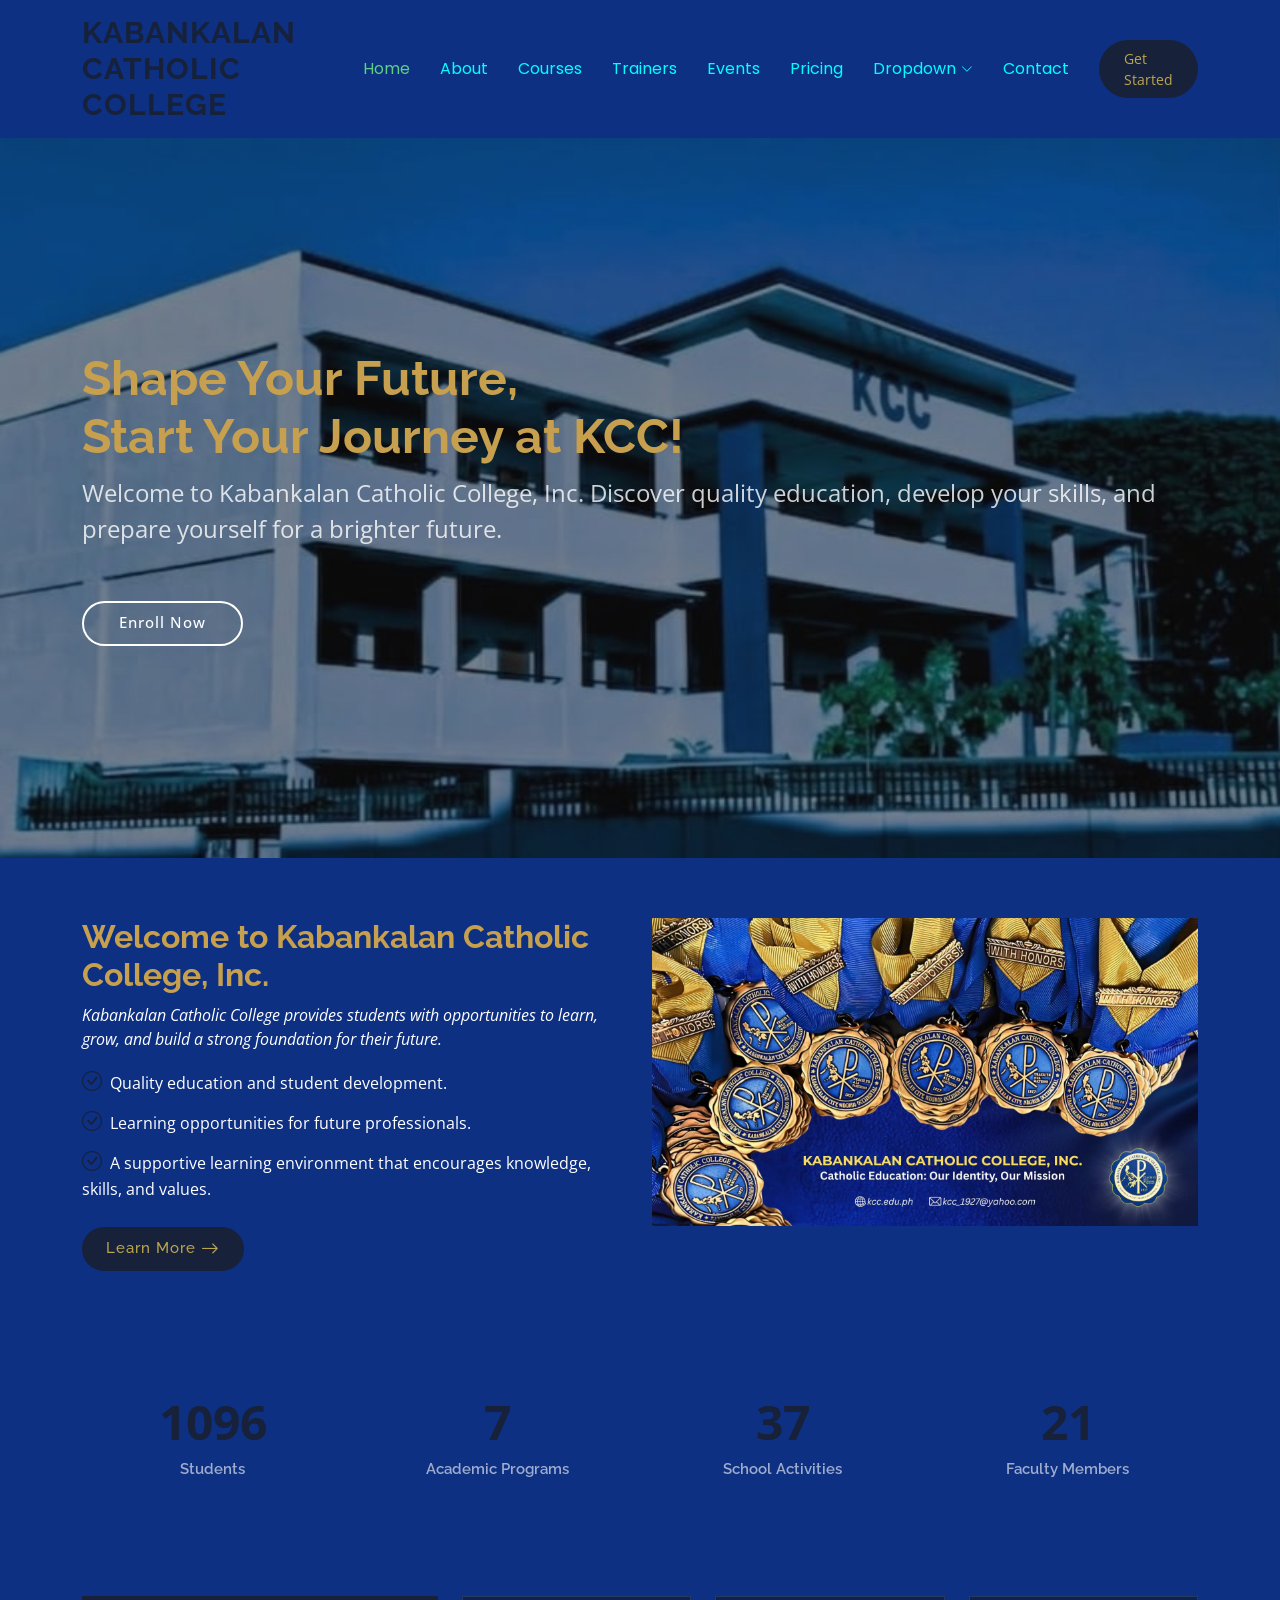
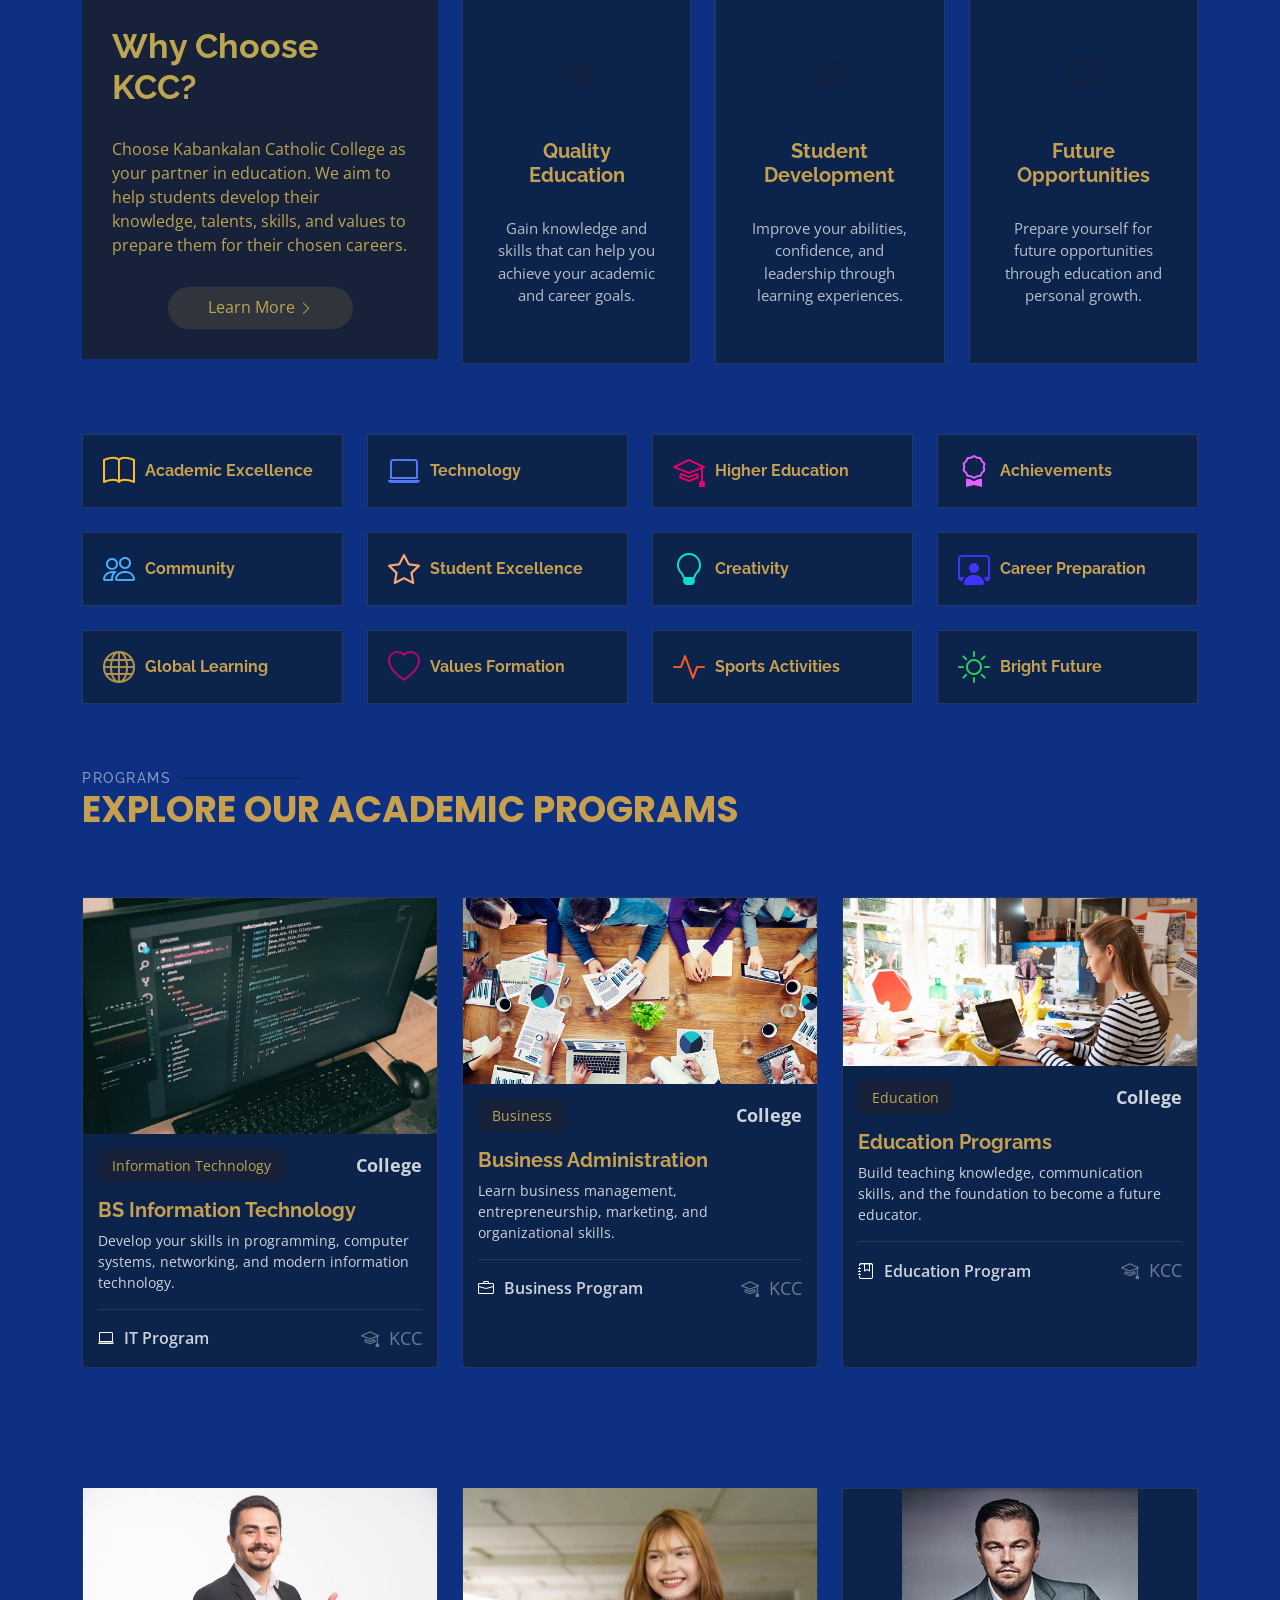
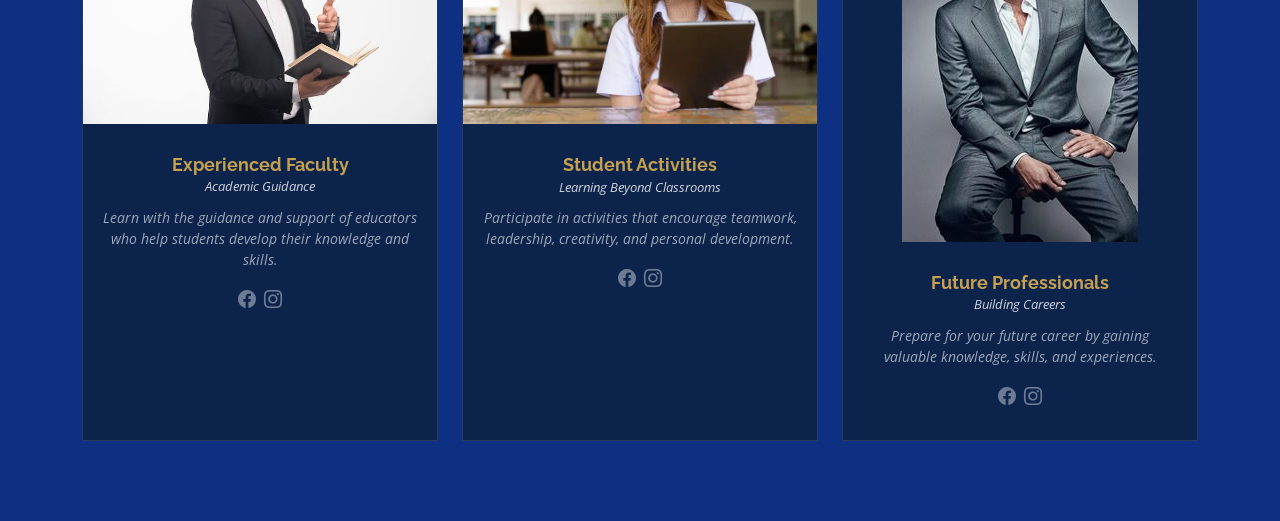
==== index.html @ 291aaca3 "3 commit" ====
<!DOCTYPE html>
<html lang="en">

<head>
  <meta charset="utf-8">
  <meta content="width=device-width, initial-scale=1.0" name="viewport">
  <title>Kabankalan Catholic College</title>
  <meta name="description" content="">
  <meta name="keywords" content="">

  <!-- Favicons -->
  <link href="assets/img/KCC-LOGO.png" rel="icon">
  <link href="assets/img/KCC-LOGO.png" rel="apple-touch-icon">

  <!-- Fonts -->
  <link href="https://fonts.googleapis.com" rel="preconnect">
  <link href="https://fonts.gstatic.com" rel="preconnect" crossorigin>
  <link href="https://fonts.googleapis.com/css2?family=Open+Sans:ital,wght@0,300;0,400;0,500;0,600;0,700;0,800;1,300;1,400;1,500;1,600;1,700;1,800&family=Poppins:ital,wght@0,100;0,200;0,300;0,400;0,500;0,600;0,700;0,800;0,900;1,100;1,200;1,300;1,400;1,500;1,600;1,700;1,800;1,900&family=Raleway:ital,wght@0,100;0,200;0,300;0,400;0,500;0,600;0,700;0,800;0,900;1,100;1,200;1,300;1,400;1,500;1,600;1,700;1,800;1,900&display=swap" rel="stylesheet">

  <!-- Vendor CSS Files -->
  <link href="assets/vendor/bootstrap/css/bootstrap.min.css" rel="stylesheet">
  <link href="assets/vendor/bootstrap-icons/bootstrap-icons.css" rel="stylesheet">
  <link href="assets/vendor/aos/aos.css" rel="stylesheet">
  <link href="assets/vendor/glightbox/css/glightbox.min.css" rel="stylesheet">
  <link href="assets/vendor/swiper/swiper-bundle.min.css" rel="stylesheet">

  <!-- Main CSS File -->
  <link href="assets/css/main.css" rel="stylesheet">

  <!-- =======================================================
  * Template Name: Mentor
  * Template URL: https://bootstrapmade.com/mentor-free-education-bootstrap-theme/
  * Updated: Jul 07 2025 with Bootstrap v5.3.7
  * Author: BootstrapMade.com
  * License: https://bootstrapmade.com/license/
  ======================================================== -->
</head>

<body class="index-page">

  <header id="header" class="header d-flex align-items-center sticky-top">
    <div class="container-fluid container-xl position-relative d-flex align-items-center">

      <a href="index.html" class="logo d-flex align-items-center me-auto">
        <!-- Uncomment the line below if you also wish to use an image logo -->
        <!-- <img src="assets/img/logo.webp" alt=""> -->
        <h1 class="sitename">Kabankalan Catholic College</h1>
      </a>

      <nav id="navmenu" class="navmenu">
        <ul>
          <li><a href="index.html" class="active">Home<br></a></li>
          <li><a href="about.html">About</a></li>
          <li><a href="courses.html">Courses</a></li>
          <li><a href="trainers.html">Trainers</a></li>
          <li><a href="events.html">Events</a></li>
          <li><a href="pricing.html">Pricing</a></li>
          <li class="dropdown"><a href="#"><span>Dropdown</span> <i class="bi bi-chevron-down toggle-dropdown"></i></a>
            <ul>
              <li><a href="#">Dropdown 1</a></li>
              <li class="dropdown"><a href="#"><span>Deep Dropdown</span> <i class="bi bi-chevron-down toggle-dropdown"></i></a>
                <ul>
                  <li><a href="#">Deep Dropdown 1</a></li>
                  <li><a href="#">Deep Dropdown 2</a></li>
                  <li><a href="#">Deep Dropdown 3</a></li>
                  <li><a href="#">Deep Dropdown 4</a></li>
                  <li><a href="#">Deep Dropdown 5</a></li>
                </ul>
              </li>
              <li><a href="#">Dropdown 2</a></li>
              <li><a href="#">Dropdown 3</a></li>
              <li><a href="#">Dropdown 4</a></li>
            </ul>
          </li>
          <li><a href="contact.html">Contact</a></li>
        </ul>
        <i class="mobile-nav-toggle d-xl-none bi bi-list"></i>
      </nav>

      <a class="btn-getstarted" href="courses.html">Get Started</a>

    </div>
  </header>

  
<main class="main">

    <!-- Hero Section -->
    <section id="hero" class="hero section dark-background">

      <img src="assets/img/KCC-IMAGE.jpg" alt="KCC School Campus" data-aos="fade-in">

      <div class="container">
        <h2 data-aos="fade-up" data-aos-delay="100">
          Shape Your Future,<br>Start Your Journey at KCC!
        </h2>

        <p data-aos="fade-up" data-aos-delay="200">
          Welcome to Kabankalan Catholic College, Inc.
          Discover quality education, develop your skills,
          and prepare yourself for a brighter future.
        </p>

        <div class="d-flex mt-4" data-aos="fade-up" data-aos-delay="300">
          <a href="contact.html" class="btn-get-started">Enroll Now</a>
        </div>
      </div>

    </section><!-- /Hero Section -->


    <!-- About Section -->
    <section id="about" class="about section">

      <div class="container">

        <div class="row gy-4">

          <div class="col-lg-6 order-1 order-lg-2" data-aos="fade-up" data-aos-delay="100">
            <img src="assets/img/Kabankalan.jpg" class="img-fluid" alt="About KCC">
          </div>

          <div class="col-lg-6 order-2 order-lg-1 content" data-aos="fade-up" data-aos-delay="200">
            <h3>Welcome to Kabankalan Catholic College, Inc.</h3>

            <p class="fst-italic">
              Kabankalan Catholic College provides students with
              opportunities to learn, grow, and build a strong
              foundation for their future.
            </p>

            <ul>
              <li><i class="bi bi-check-circle"></i> <span>Quality education and student development.</span></li>
              <li><i class="bi bi-check-circle"></i> <span>Learning opportunities for future professionals.</span></li>
              <li><i class="bi bi-check-circle"></i> <span>A supportive learning environment that encourages knowledge, skills, and values.</span></li>
            </ul>

            <a href="about.html" class="read-more"><span>Learn More</span><i class="bi bi-arrow-right"></i></a>
          </div>

        </div>

      </div>

    </section><!-- /About Section -->


    <!-- Counts Section -->
    <section id="counts" class="section counts light-background">

      <div class="container" data-aos="fade-up" data-aos-delay="100">

        <div class="row gy-4">

          <div class="col-lg-3 col-md-6">
            <div class="stats-item text-center w-100 h-100">
              <span data-purecounter-start="0" data-purecounter-end="1232" data-purecounter-duration="1" class="purecounter"></span>
              <p>Students</p>
            </div>
          </div>

          <div class="col-lg-3 col-md-6">
            <div class="stats-item text-center w-100 h-100">
              <span data-purecounter-start="0" data-purecounter-end="8" data-purecounter-duration="1" class="purecounter"></span>
              <p>Academic Programs</p>
            </div>
          </div>

          <div class="col-lg-3 col-md-6">
            <div class="stats-item text-center w-100 h-100">
              <span data-purecounter-start="0" data-purecounter-end="42" data-purecounter-duration="1" class="purecounter"></span>
              <p>School Activities</p>
            </div>
          </div>

          <div class="col-lg-3 col-md-6">
            <div class="stats-item text-center w-100 h-100">
              <span data-purecounter-start="0" data-purecounter-end="24" data-purecounter-duration="1" class="purecounter"></span>
              <p>Faculty Members</p>
            </div>
          </div>

        </div>

      </div>

    </section><!-- /Counts Section -->


    <!-- Why Us Section -->
    <section id="why-us" class="section why-us">

      <div class="container">

        <div class="row gy-4">

          <div class="col-lg-4" data-aos="fade-up" data-aos-delay="100">
            <div class="why-box">
              <h3>Why Choose KCC?</h3>

              <p>
                Choose Kabankalan Catholic College as your partner
                in education. We aim to help students develop their
                knowledge, talents, skills, and values to prepare
                them for their chosen careers.
              </p>

              <div class="text-center">
                <a href="about.html" class="more-btn"><span>Learn More</span> <i class="bi bi-chevron-right"></i></a>
              </div>
            </div>
          </div>

          <div class="col-lg-8 d-flex align-items-stretch">
            <div class="row gy-4" data-aos="fade-up" data-aos-delay="200">

              <div class="col-xl-4">
                <div class="icon-box d-flex flex-column justify-content-center align-items-center">
                  <i class="bi bi-mortarboard"></i>
                  <h4>Quality Education</h4>
                  <p>Gain knowledge and skills that can help you achieve your academic and career goals.</p>
                </div>
              </div>

              <div class="col-xl-4" data-aos="fade-up" data-aos-delay="300">
                <div class="icon-box d-flex flex-column justify-content-center align-items-center">
                  <i class="bi bi-people"></i>
                  <h4>Student Development</h4>
                  <p>Improve your abilities, confidence, and leadership through learning experiences.</p>
                </div>
              </div>

              <div class="col-xl-4" data-aos="fade-up" data-aos-delay="400">
                <div class="icon-box d-flex flex-column justify-content-center align-items-center">
                  <i class="bi bi-book"></i>
                  <h4>Future Opportunities</h4>
                  <p>Prepare yourself for future opportunities through education and personal growth.</p>
                </div>
              </div>

            </div>
          </div>

        </div>

      </div>

    </section><!-- /Why Us Section -->


    <!-- Features Section -->
    <section id="features" class="features section">

      <div class="container">

        <div class="row gy-4">

          <div class="col-lg-3 col-md-4" data-aos="fade-up" data-aos-delay="100">
            <div class="features-item">
              <i class="bi bi-book" style="color: #ffbb2c;"></i>
              <h3><a href="#">Academic Excellence</a></h3>
            </div>
          </div>

          <div class="col-lg-3 col-md-4" data-aos="fade-up" data-aos-delay="200">
            <div class="features-item">
              <i class="bi bi-laptop" style="color: #5578ff;"></i>
              <h3><a href="#">Technology</a></h3>
            </div>
          </div>

          <div class="col-lg-3 col-md-4" data-aos="fade-up" data-aos-delay="300">
            <div class="features-item">
              <i class="bi bi-mortarboard" style="color: #e80368;"></i>
              <h3><a href="#">Higher Education</a></h3>
            </div>
          </div>

          <div class="col-lg-3 col-md-4" data-aos="fade-up" data-aos-delay="400">
            <div class="features-item">
              <i class="bi bi-award" style="color: #e361ff;"></i>
              <h3><a href="#">Achievements</a></h3>
            </div>
          </div>

          <div class="col-lg-3 col-md-4" data-aos="fade-up" data-aos-delay="500">
            <div class="features-item">
              <i class="bi bi-people" style="color: #47aeff;"></i>
              <h3><a href="#">Community</a></h3>
            </div>
          </div>

          <div class="col-lg-3 col-md-4" data-aos="fade-up" data-aos-delay="600">
            <div class="features-item">
              <i class="bi bi-star" style="color: #ffa76e;"></i>
              <h3><a href="#">Student Excellence</a></h3>
            </div>
          </div>

          <div class="col-lg-3 col-md-4" data-aos="fade-up" data-aos-delay="700">
            <div class="features-item">
              <i class="bi bi-lightbulb" style="color: #11dbcf;"></i>
              <h3><a href="#">Creativity</a></h3>
            </div>
          </div>

          <div class="col-lg-3 col-md-4" data-aos="fade-up" data-aos-delay="800">
            <div class="features-item">
              <i class="bi bi-person-workspace" style="color: #4233ff;"></i>
              <h3><a href="#">Career Preparation</a></h3>
            </div>
          </div>

          <div class="col-lg-3 col-md-4" data-aos="fade-up" data-aos-delay="900">
            <div class="features-item">
              <i class="bi bi-globe" style="color: #b2904f;"></i>
              <h3><a href="#">Global Learning</a></h3>
            </div>
          </div>

          <div class="col-lg-3 col-md-4" data-aos="fade-up" data-aos-delay="1000">
            <div class="features-item">
              <i class="bi bi-heart" style="color: #b20969;"></i>
              <h3><a href="#">Values Formation</a></h3>
            </div>
          </div>

          <div class="col-lg-3 col-md-4" data-aos="fade-up" data-aos-delay="1100">
            <div class="features-item">
              <i class="bi bi-activity" style="color: #ff5828;"></i>
              <h3><a href="#">Sports Activities</a></h3>
            </div>
          </div>

          <div class="col-lg-3 col-md-4" data-aos="fade-up" data-aos-delay="1200">
            <div class="features-item">
              <i class="bi bi-brightness-high" style="color: #29cc61;"></i>
              <h3><a href="#">Bright Future</a></h3>
            </div>
          </div>

        </div>

      </div>

    </section><!-- /Features Section -->


    <!-- Courses Section -->
    <section id="courses" class="courses section">

      <div class="container section-title" data-aos="fade-up">
        <h2>Programs</h2>
        <p>Explore Our Academic Programs</p>
      </div>

      <div class="container">

        <div class="row">

          <div class="col-lg-4 col-md-6 d-flex align-items-stretch" data-aos="zoom-in" data-aos-delay="100">
            <div class="course-item">
              <img src="assets/img/course/Programming.jpg" class="img-fluid" alt="College students">
              <div class="course-content">
                <div class="d-flex justify-content-between align-items-center mb-3">
                  <p class="category">Information Technology</p>
                  <p class="price">College</p>
                </div>

                <h3><a href="course-details.html">BS Information Technology</a></h3>
                <p class="description">
                  Develop your skills in programming, computer systems,
                  networking, and modern information technology.
                </p>

                <div class="trainer d-flex justify-content-between align-items-center">
                  <div class="trainer-profile d-flex align-items-center">
                    <i class="bi bi-laptop"></i>
                    <a href="" class="trainer-link">IT Program</a>
                  </div>
                  <div class="trainer-rank d-flex align-items-center">
                    <i class="bi bi-mortarboard"></i>&nbsp; KCC
                  </div>
                </div>
              </div>
            </div>
          </div>

          <div class="col-lg-4 col-md-6 d-flex align-items-stretch mt-4 mt-md-0" data-aos="zoom-in" data-aos-delay="200">
            <div class="course-item">
              <img src="assets/img/course/Business Home.webp" class="img-fluid" alt="Business students">
              <div class="course-content">
                <div class="d-flex justify-content-between align-items-center mb-3">
                  <p class="category">Business</p>
                  <p class="price">College</p>
                </div>

                <h3><a href="course-details.html">Business Administration</a></h3>
                <p class="description">
                  Learn business management, entrepreneurship,
                  marketing, and organizational skills.
                </p>

                <div class="trainer d-flex justify-content-between align-items-center">
                  <div class="trainer-profile d-flex align-items-center">
                    <i class="bi bi-briefcase"></i>
                    <a href="" class="trainer-link">Business Program</a>
                  </div>
                  <div class="trainer-rank d-flex align-items-center">
                    <i class="bi bi-mortarboard"></i>&nbsp; KCC
                  </div>
                </div>
              </div>
            </div>
          </div>

          <div class="col-lg-4 col-md-6 d-flex align-items-stretch mt-4 mt-lg-0" data-aos="zoom-in" data-aos-delay="300">
            <div class="course-item">
              <img src="assets/img/course/Education Home.webp" class="img-fluid" alt="Education students">
              <div class="course-content">
                <div class="d-flex justify-content-between align-items-center mb-3">
                  <p class="category">Education</p>
                  <p class="price">College</p>
                </div>

                <h3><a href="course-details.html">Education Programs</a></h3>
                <p class="description">
                  Build teaching knowledge, communication skills,
                  and the foundation to become a future educator.
                </p>

                <div class="trainer d-flex justify-content-between align-items-center">
                  <div class="trainer-profile d-flex align-items-center">
                    <i class="bi bi-journal-bookmark"></i>
                    <a href="" class="trainer-link">Education Program</a>
                  </div>
                  <div class="trainer-rank d-flex align-items-center">
                    <i class="bi bi-mortarboard"></i>&nbsp; KCC
                  </div>
                </div>
              </div>
            </div>
          </div>

        </div>

      </div>

    </section><!-- /Courses Section -->


    <!-- Trainers Index Section -->
    <section id="trainers-index" class="section trainers-index">

      <div class="container">

        <div class="row">

          <div class="col-lg-4 col-md-6 d-flex" data-aos="fade-up" data-aos-delay="100">
            <div class="member">
              <img src="assets/img/trainers/Faculty.jpg" class="img-fluid" alt="Faculty member">
              <div class="member-content">
                <h4>Experienced Faculty</h4>
                <span>Academic Guidance</span>
                <p>
                  Learn with the guidance and support of educators
                  who help students develop their knowledge and skills.
                </p>
                <div class="social">
                  <a href=""><i class="bi bi-facebook"></i></a>
                  <a href=""><i class="bi bi-instagram"></i></a>
                </div>
              </div>
            </div>
          </div>

          <div class="col-lg-4 col-md-6 d-flex" data-aos="fade-up" data-aos-delay="200">
            <div class="member">
              <img src="assets/img/trainers/Student.webp" class="img-fluid" alt="Student activities">
              <div class="member-content">
                <h4>Student Activities</h4>
                <span>Learning Beyond Classrooms</span>
                <p>
                  Participate in activities that encourage teamwork,
                  leadership, creativity, and personal development.
                </p>
                <div class="social">
                  <a href=""><i class="bi bi-facebook"></i></a>
                  <a href=""><i class="bi bi-instagram"></i></a>
                </div>
              </div>
            </div>
          </div>

          <div class="col-lg-4 col-md-6 d-flex" data-aos="fade-up" data-aos-delay="300">
            <div class="member">
              <img src="assets/img/trainers/Professionals.jpg" class="img-fluid" alt="College campus">
              <div class="member-content">
                <h4>Future Professionals</h4>
                <span>Building Careers</span>
                <p>
                  Prepare for your future career by gaining
                  valuable knowledge, skills, and experiences.
                </p>
                <div class="social">
                  <a href=""><i class="bi bi-facebook"></i></a>
                  <a href=""><i class="bi bi-instagram"></i></a>
                </div>
              </div>
            </div>
          </div>

        </div>

      </div>

    </section><!-- /Trainers Index Section -->

  </main>


  <!-- Scroll Top -->
  <a href="#" id="scroll-top" class="scroll-top d-flex align-items-center justify-content-center"><i class="bi bi-arrow-up-short"></i></a>

  <!-- Preloader -->
  <div id="preloader"></div>

  <!-- Vendor JS Files -->
  <script src="assets/vendor/bootstrap/js/bootstrap.bundle.min.js"></script>
  <script src="assets/vendor/aos/aos.js"></script>
  <script src="assets/vendor/glightbox/js/glightbox.min.js"></script>
  <script src="assets/vendor/purecounter/purecounter_vanilla.js"></script>
  <script src="assets/vendor/swiper/swiper-bundle.min.js"></script>

  <!-- Main JS File -->
  <script src="assets/js/main.js"></script>

</body>

</html>
---- assets/css/main.css ----
/**
* Template Name: Mentor
* Template URL: https://bootstrapmade.com/mentor-free-education-bootstrap-theme/
* Updated: Jul 07 2025 with Bootstrap v5.3.7
* Author: BootstrapMade.com
* License: https://bootstrapmade.com/license/
*/

/*--------------------------------------------------------------
# Font & Color Variables
# Help: https://bootstrapmade.com/color-system/
--------------------------------------------------------------*/
/* Fonts */
:root {
  --default-font: "Open Sans",  system-ui, -apple-system, "Segoe UI", Roboto, "Helvetica Neue", Arial, "Noto Sans", "Liberation Sans", sans-serif, "Apple Color Emoji", "Segoe UI Emoji", "Segoe UI Symbol", "Noto Color Emoji";
  --heading-font: "Raleway",  sans-serif;
  --nav-font: "Poppins",  sans-serif;
}

/* Global Colors - The following color variables are used throughout the website. Updating them here will change the color scheme of the entire website */
:root { 
  --background-color: #0d3083 ; /* Background color for the entire website, including individual sections */
  --default-color: #ffffff; /* Default color used for the majority of the text content across the entire website */
  --heading-color: #c6a04f; /* Color for headings, subheadings and title throughout the website */
  --accent-color: #172139; /* Accent color that represents your brand on the website. It's used for buttons, links, and other elements that need to stand out */
  --surface-color: #0c244c ; /* The surface color is used as a background of boxed elements within sections, such as cards, icon boxes, or other elements that require a visual separation from the global background. */
  --contrast-color: #bda651; /* Contrast color for text, ensuring readability against backgrounds of accent, heading, or default colors. */
}

/* Nav Menu Colors - The following color variables are used specifically for the navigation menu. They are separate from the global colors to allow for more customization options */
:root {
  --nav-color: #00ffff;  /* The default color of the main navmenu links */
  --nav-hover-color: #5fcf80; /* Applied to main navmenu links when they are hovered over or active */
  --nav-mobile-background-color: #ffffff; /* Used as the background color for mobile navigation menu */
  --nav-dropdown-background-color: #0c244c; /* Used as the background color for dropdown items that appear when hovering over primary navigation items */
  --nav-dropdown-color: #00ffff; /* Used for navigation links of the dropdown items in the navigation menu. */
  --nav-dropdown-hover-color: #5fcf80; /* Similar to --nav-hover-color, this color is applied to dropdown navigation links when they are hovered over. */
}

/* Color Presets - These classes override global colors when applied to any section or element, providing reuse of the sam color scheme. */

.light-background {
  --background-color: #0d3083;
  --surface-color: #ffffff;
}

.dark-background {
  --background-color: #000000;
  --default-color: #ffffff;
  --heading-color: #c6a04f;
  --surface-color: #0d00ff;
  --contrast-color: #ffffff;
}

/* Smooth scroll */
:root {
  scroll-behavior: smooth;
}

/*--------------------------------------------------------------
# General Styling & Shared Classes
--------------------------------------------------------------*/
body {
  color: var(--default-color);
  background-color: var(--background-color);
  font-family: var(--default-font);
}

a {
  color: var(--accent-color);
  text-decoration: none;
  transition: 0.3s;
}

a:hover {
  color: color-mix(in srgb, var(--accent-color), transparent 25%);
  text-decoration: none;
}

h1,
h2,
h3,
h4,
h5,
h6 {
  color: var(--heading-color);
  font-family: var(--heading-font);
}

/* Email Form Messages
------------------------------*/
.email-form .error-message {
  display: none;
  background: #ffffff;
  color: #ffffff;
  text-align: left;
  padding: 15px;
  margin-bottom: 24px;
  font-weight: 600;
}

.email-form .sent-message {
  display: none;
  color: #ffffff;
  background: #059652;
  text-align: center;
  padding: 15px;
  margin-bottom: 24px;
  font-weight: 600;
}

.email-form .loading {
  display: none;
  background: var(--surface-color);
  text-align: center;
  padding: 15px;
  margin-bottom: 24px;
}

.email-form .loading:before {
  content: "";
  display: inline-block;
  border-radius: 50%;
  width: 24px;
  height: 24px;
  margin: 0 10px -6px 0;
  border: 3px solid var(--accent-color);
  border-top-color: var(--surface-color);
  animation: email-form-loading 1s linear infinite;
}

@keyframes email-form-loading {
  0% {
    transform: rotate(0deg);
  }

  100% {
    transform: rotate(360deg);
  }
}

/* Pulsating Play Button
------------------------------*/
.pulsating-play-btn {
  width: 94px;
  height: 94px;
  background: radial-gradient(var(--accent-color) 50%, color-mix(in srgb, var(--accent-color), transparent 75%) 52%);
  border-radius: 50%;
  display: block;
  position: relative;
  overflow: hidden;
}

.pulsating-play-btn:before {
  content: "";
  position: absolute;
  width: 120px;
  height: 120px;
  animation-delay: 0s;
  animation: pulsate-play-btn 2s;
  animation-direction: forwards;
  animation-iteration-count: infinite;
  animation-timing-function: steps;
  opacity: 1;
  border-radius: 50%;
  border: 5px solid color-mix(in srgb, var(--accent-color), transparent 30%);
  top: -15%;
  left: -15%;
  background: rgba(198, 16, 0, 0);
}

.pulsating-play-btn:after {
  content: "";
  position: absolute;
  left: 50%;
  top: 50%;
  transform: translateX(-40%) translateY(-50%);
  width: 0;
  height: 0;
  border-top: 10px solid transparent;
  border-bottom: 10px solid transparent;
  border-left: 15px solid #fff;
  z-index: 100;
  transition: all 400ms cubic-bezier(0.55, 0.055, 0.675, 0.19);
}

.pulsating-play-btn:hover:before {
  content: "";
  position: absolute;
  left: 50%;
  top: 50%;
  transform: translateX(-40%) translateY(-50%);
  width: 0;
  height: 0;
  border: none;
  border-top: 10px solid transparent;
  border-bottom: 10px solid transparent;
  border-left: 15px solid #fff;
  z-index: 200;
  animation: none;
  border-radius: 0;
}

.pulsating-play-btn:hover:after {
  border-left: 15px solid var(--accent-color);
  transform: scale(20);
}

@keyframes pulsate-play-btn {
  0% {
    transform: scale(0.6, 0.6);
    opacity: 1;
  }

  100% {
    transform: scale(1, 1);
    opacity: 0;
  }
}

/*--------------------------------------------------------------
# Global Header
--------------------------------------------------------------*/
.header {
  color: var(--default-color);
  background-color: var(--background-color);
  padding: 15px 0;
  transition: all 0.5s;
  z-index: 997;
}

.header .logo {
  line-height: 1;
}

.header .logo img {
  max-height: 36px;
  margin-right: 8px;
}

.header .logo h1 {
  font-weight: 700;
  font-size: 30px;
  margin: 0;
  letter-spacing: 1px;
  text-transform: uppercase;
  color: var(--accent-color);
}

.header .btn-getstarted,
.header .btn-getstarted:focus {
  color: var(--contrast-color);
  background: var(--accent-color);
  font-size: 14px;
  padding: 8px 25px;
  margin: 0 0 0 30px;
  border-radius: 50px;
  transition: 0.3s;
}

.header .btn-getstarted:hover,
.header .btn-getstarted:focus:hover {
  color: var(--contrast-color);
  background: color-mix(in srgb, var(--accent-color), transparent 15%);
}

@media (max-width: 1200px) {
  .header .logo {
    order: 1;
  }

  .header .btn-getstarted {
    order: 2;
    margin: 0 15px 0 0;
    padding: 6px 15px;
  }

  .header .navmenu {
    order: 3;
  }
}

.scrolled .header {
  box-shadow: 0px 0 18px rgba(0, 0, 0, 0.1);
}

/*--------------------------------------------------------------
# Navigation Menu
--------------------------------------------------------------*/
/* Navmenu - Desktop */
@media (min-width: 1200px) {
  .navmenu {
    padding: 0;
  }

  .navmenu ul {
    margin: 0;
    padding: 0;
    display: flex;
    list-style: none;
    align-items: center;
  }

  .navmenu li {
    position: relative;
  }

  .navmenu a,
  .navmenu a:focus {
    color: var(--nav-color);
    padding: 18px 15px;
    font-size: 16px;
    font-family: var(--nav-font);
    font-weight: 400;
    display: flex;
    align-items: center;
    justify-content: space-between;
    white-space: nowrap;
    transition: 0.3s;
  }

  .navmenu a i,
  .navmenu a:focus i {
    font-size: 12px;
    line-height: 0;
    margin-left: 5px;
    transition: 0.3s;
  }

  .navmenu li:last-child a {
    padding-right: 0;
  }

  .navmenu li:hover>a,
  .navmenu .active,
  .navmenu .active:focus {
    color: var(--nav-hover-color);
  }

  .navmenu .dropdown ul {
    margin: 0;
    padding: 10px 0;
    background: var(--nav-dropdown-background-color);
    display: block;
    position: absolute;
    visibility: hidden;
    left: 14px;
    top: 130%;
    opacity: 0;
    transition: 0.3s;
    border-radius: 4px;
    z-index: 99;
    box-shadow: 0px 0px 30px rgba(0, 0, 0, 0.1);
  }

  .navmenu .dropdown ul li {
    min-width: 200px;
  }

  .navmenu .dropdown ul a {
    padding: 10px 20px;
    font-size: 15px;
    text-transform: none;
    color: var(--nav-dropdown-color);
  }

  .navmenu .dropdown ul a i {
    font-size: 12px;
  }

  .navmenu .dropdown ul a:hover,
  .navmenu .dropdown ul .active:hover,
  .navmenu .dropdown ul li:hover>a {
    color: var(--nav-dropdown-hover-color);
  }

  .navmenu .dropdown:hover>ul {
    opacity: 1;
    top: 100%;
    visibility: visible;
  }

  .navmenu .dropdown .dropdown ul {
    top: 0;
    left: -90%;
    visibility: hidden;
  }

  .navmenu .dropdown .dropdown:hover>ul {
    opacity: 1;
    top: 0;
    left: -100%;
    visibility: visible;
  }
}

/* Navmenu - Mobile */
@media (max-width: 1199px) {
  .mobile-nav-toggle {
    color: var(--nav-color);
    font-size: 28px;
    line-height: 0;
    margin-right: 10px;
    cursor: pointer;
    transition: color 0.3s;
  }

  .navmenu {
    padding: 0;
    z-index: 9997;
  }

  .navmenu ul {
    display: none;
    list-style: none;
    position: absolute;
    inset: 60px 20px 20px 20px;
    padding: 10px 0;
    margin: 0;
    border-radius: 6px;
    background-color: var(--nav-mobile-background-color);
    border: 1px solid color-mix(in srgb, var(--default-color), transparent 90%);
    box-shadow: none;
    overflow-y: auto;
    transition: 0.3s;
    z-index: 9998;
  }

  .navmenu a,
  .navmenu a:focus {
    color: var(--nav-dropdown-color);
    padding: 10px 20px;
    font-family: var(--nav-font);
    font-size: 17px;
    font-weight: 500;
    display: flex;
    align-items: center;
    justify-content: space-between;
    white-space: nowrap;
    transition: 0.3s;
  }

  .navmenu a i,
  .navmenu a:focus i {
    font-size: 12px;
    line-height: 0;
    margin-left: 5px;
    width: 30px;
    height: 30px;
    display: flex;
    align-items: center;
    justify-content: center;
    border-radius: 50%;
    transition: 0.3s;
    background-color: color-mix(in srgb, var(--accent-color), transparent 90%);
  }

  .navmenu a i:hover,
  .navmenu a:focus i:hover {
    background-color: var(--accent-color);
    color: var(--contrast-color);
  }

  .navmenu a:hover,
  .navmenu .active,
  .navmenu .active:focus {
    color: var(--nav-dropdown-hover-color);
  }

  .navmenu .active i,
  .navmenu .active:focus i {
    background-color: var(--accent-color);
    color: var(--contrast-color);
    transform: rotate(180deg);
  }

  .navmenu .dropdown ul {
    position: static;
    display: none;
    z-index: 99;
    padding: 10px 0;
    margin: 10px 20px;
    background-color: var(--nav-dropdown-background-color);
    transition: all 0.5s ease-in-out;
  }

  .navmenu .dropdown ul ul {
    background-color: rgba(33, 37, 41, 0.1);
  }

  .navmenu .dropdown>.dropdown-active {
    display: block;
    background-color: rgba(33, 37, 41, 0.03);
  }

  .mobile-nav-active {
    overflow: hidden;
  }

  .mobile-nav-active .mobile-nav-toggle {
    color: #fff;
    position: absolute;
    font-size: 32px;
    top: 15px;
    right: 15px;
    margin-right: 0;
    z-index: 9999;
  }

  .mobile-nav-active .navmenu {
    position: fixed;
    overflow: hidden;
    inset: 0;
    background: rgba(33, 37, 41, 0.8);
    transition: 0.3s;
  }

  .mobile-nav-active .navmenu>ul {
    display: block;
  }
}

/*--------------------------------------------------------------
# Global Footer
--------------------------------------------------------------*/
.footer {
  color: var(--default-color);
  background-color: var(--background-color);
  font-size: 14px;
  padding-bottom: 50px;
  position: relative;
}

.footer .footer-top {
  padding-top: 50px;
}

.footer .footer-about .logo {
  margin-bottom: 0;
}

.footer .footer-about .logo img {
  max-height: 40px;
  margin-right: 6px;
}

.footer .footer-about .logo span {
  font-size: 26px;
  font-weight: 700;
  letter-spacing: 1px;
  font-family: var(--heading-font);
  color: var(--heading-color);
}

.footer .footer-about p {
  font-size: 14px;
  font-family: var(--heading-font);
}

.footer .social-links a {
  display: flex;
  align-items: center;
  justify-content: center;
  width: 40px;
  height: 40px;
  border-radius: 50%;
  border: 1px solid color-mix(in srgb, var(--default-color), transparent 50%);
  font-size: 16px;
  color: color-mix(in srgb, var(--default-color), transparent 30%);
  margin-right: 10px;
  transition: 0.3s;
}

.footer .social-links a:hover {
  color: var(--accent-color);
  border-color: var(--accent-color);
}

.footer h4 {
  font-size: 16px;
  font-weight: bold;
  position: relative;
  padding-bottom: 12px;
}

.footer .footer-links {
  margin-bottom: 30px;
}

.footer .footer-links ul {
  list-style: none;
  padding: 0;
  margin: 0;
}

.footer .footer-links ul i {
  padding-right: 2px;
  font-size: 12px;
  line-height: 0;
}

.footer .footer-links ul li {
  padding: 10px 0;
  display: flex;
  align-items: center;
}

.footer .footer-links ul li:first-child {
  padding-top: 0;
}

.footer .footer-links ul a {
  color: color-mix(in srgb, var(--default-color), transparent 30%);
  display: inline-block;
  line-height: 1;
}

.footer .footer-links ul a:hover {
  color: var(--accent-color);
}

.footer .footer-contact p {
  margin-bottom: 5px;
}

.footer .footer-newsletter .newsletter-form {
  margin-top: 30px;
  margin-bottom: 15px;
  padding: 6px 8px;
  position: relative;
  border-radius: 50px;
  border: 1px solid color-mix(in srgb, var(--default-color), transparent 80%);
  display: flex;
  background-color: var(--surface-color);
  transition: 0.3s;
}

.footer .footer-newsletter .newsletter-form:focus-within {
  border-color: var(--accent-color);
}

.footer .footer-newsletter .newsletter-form input[type=email] {
  border: 0;
  padding: 4px 8px;
  width: 100%;
  background-color: var(--surface-color);
  color: var(--default-color);
}

.footer .footer-newsletter .newsletter-form input[type=email]:focus-visible {
  outline: none;
}

.footer .footer-newsletter .newsletter-form input[type=submit] {
  border: 0;
  font-size: 16px;
  padding: 0 20px 2px 20px;
  margin: -7px -8px -7px 0;
  background: var(--accent-color);
  color: var(--contrast-color);
  transition: 0.3s;
  border-radius: 50px;
}

.footer .footer-newsletter .newsletter-form input[type=submit]:hover {
  background: color-mix(in srgb, var(--accent-color), transparent 20%);
}

.footer .copyright {
  padding-top: 25px;
  padding-bottom: 25px;
  background-color: color-mix(in srgb, var(--default-color), transparent 95%);
}

.footer .copyright p {
  margin-bottom: 0;
}

.footer .credits {
  margin-top: 6px;
  font-size: 13px;
}

/*--------------------------------------------------------------
# Preloader
--------------------------------------------------------------*/
#preloader {
  position: fixed;
  inset: 0;
  z-index: 999999;
  overflow: hidden;
  background: var(--background-color);
  transition: all 0.6s ease-out;
}

#preloader:before {
  content: "";
  position: fixed;
  top: calc(50% - 30px);
  left: calc(50% - 30px);
  border: 6px solid #ffffff;
  border-color: var(--accent-color) transparent var(--accent-color) transparent;
  border-radius: 50%;
  width: 60px;
  height: 60px;
  animation: animate-preloader 1.5s linear infinite;
}

@keyframes animate-preloader {
  0% {
    transform: rotate(0deg);
  }

  100% {
    transform: rotate(360deg);
  }
}

/*--------------------------------------------------------------
# Scroll Top Button
--------------------------------------------------------------*/
.scroll-top {
  position: fixed;
  visibility: hidden;
  opacity: 0;
  right: 15px;
  bottom: -15px;
  z-index: 99999;
  background-color: var(--accent-color);
  width: 44px;
  height: 44px;
  border-radius: 50px;
  transition: all 0.4s;
}

.scroll-top i {
  font-size: 24px;
  color: var(--contrast-color);
  line-height: 0;
}

.scroll-top:hover {
  background-color: color-mix(in srgb, var(--accent-color), transparent 20%);
  color: var(--contrast-color);
}

.scroll-top.active {
  visibility: visible;
  opacity: 1;
  bottom: 15px;
}

/*--------------------------------------------------------------
# Disable aos animation delay on mobile devices
--------------------------------------------------------------*/
@media screen and (max-width: 768px) {
  [data-aos-delay] {
    transition-delay: 0 !important;
  }
}

/*--------------------------------------------------------------
# Global Page Titles & Breadcrumbs
--------------------------------------------------------------*/
.page-title {
  --default-color: var(--contrast-color);
  --background-color: var(--accent-color);
  --heading-color: var(--contrast-color);
  color: var(--default-color);
  background-color: var(--background-color);
  position: relative;
}

.page-title .heading {
  padding: 80px 0;
  border-top: 1px solid color-mix(in srgb, var(--default-color), transparent 90%);
}

.page-title .heading h1 {
  font-size: 38px;
  font-weight: 700;
}

.page-title nav {
  background-color: color-mix(in srgb, var(--accent-color) 90%, black 5%);
  padding: 20px 0;
}

.page-title nav a {
  color: var(--default-color);
}

.page-title nav ol {
  display: flex;
  flex-wrap: wrap;
  list-style: none;
  margin: 0;
  font-size: 16px;
  font-weight: 600;
}

.page-title nav ol li+li {
  padding-left: 10px;
}

.page-title nav ol li+li::before {
  content: "/";
  display: inline-block;
  padding-right: 10px;
  color: color-mix(in srgb, var(--default-color), transparent 70%);
}

/*--------------------------------------------------------------
# Global Sections
--------------------------------------------------------------*/
section,
.section {
  color: var(--default-color);
  background-color: var(--background-color);
  padding: 60px 0;
  scroll-margin-top: 900px;
  overflow: clip;
}

@media (max-width: 1199px) {

  section,
  .section {
    scroll-margin-top: 66px;
  }
}

/*--------------------------------------------------------------
# Global Section Titles
--------------------------------------------------------------*/
.section-title {
  padding-bottom: 60px;
  position: relative;
}

.section-title h2 {
  font-size: 14px;
  font-weight: 500;
  padding: 0;
  line-height: 1px;
  margin: 0;
  letter-spacing: 1.5px;
  text-transform: uppercase;
  color: color-mix(in srgb, var(--default-color), transparent 50%);
  position: relative;
}

.section-title h2::after {
  content: "";
  width: 120px;
  height: 1px;
  display: inline-block;
  background: var(--accent-color);
  margin: 4px 10px;
}

.section-title p {
  color: var(--heading-color);
  margin: 0;
  font-size: 36px;
  font-weight: 700;
  font-family: var(--nav-font);
  text-transform: uppercase;
}

/*--------------------------------------------------------------
# Hero Section
--------------------------------------------------------------*/
.hero {
  width: 100%;
  min-height: 80vh;
  position: relative;
  padding: 80px 0;
  display: flex;
  align-items: center;
  justify-content: center;
  color: var(--default-color);
}

.hero img {
  position: absolute;
  inset: 0;
  display: block;
  width: 100%;
  height: 100%;
  object-fit: cover;
  z-index: 1;
}

.hero:before {
  content: "";
  background: color-mix(in srgb, var(--background-color), transparent 60%);
  position: absolute;
  inset: 0;
  z-index: 2;
}

.hero .container {
  position: relative;
  z-index: 3;
}

.hero h2 {
  margin: 0;
  font-size: 48px;
  font-weight: 700;
}

.hero p {
  color: color-mix(in srgb, var(--default-color), transparent 20%);
  margin: 10px 0 0 0;
  font-size: 24px;
}

.hero .btn-get-started {
  font-weight: 500;
  font-size: 15px;
  letter-spacing: 1px;
  display: inline-block;
  padding: 8px 35px 10px 35px;
  border-radius: 50px;
  transition: 0.4s;
  margin-top: 30px;
  border: 2px solid var(--default-color);
  color: var(--default-color);
}

.hero .btn-get-started:hover {
  background: var(--accent-color);
  border: 2px solid var(--accent-color);
}

@media (max-width: 768px) {
  .hero h2 {
    font-size: 32px;
  }

  .hero p {
    font-size: 18px;
  }
}

/*--------------------------------------------------------------
# About Section
--------------------------------------------------------------*/
.about .content h3 {
  font-size: 2rem;
  font-weight: 700;
}

.about .content ul {
  list-style: none;
  padding: 0;
}

.about .content ul li {
  padding-bottom: 10px;
}

.about .content ul i {
  font-size: 1.25rem;
  margin-right: 4px;
  color: var(--accent-color);
}

.about .content p:last-child {
  margin-bottom: 0;
}

.about .content .read-more {
  background: var(--accent-color);
  color: var(--contrast-color);
  font-family: var(--heading-font);
  font-weight: 500;
  font-size: 15px;
  letter-spacing: 1px;
  padding: 10px 24px 12px 24px;
  border-radius: 50px;
  transition: 0.3s;
  display: inline-flex;
  align-items: center;
  justify-content: center;
}

.about .content .read-more i {
  font-size: 18px;
  margin-left: 5px;
  line-height: 0;
  transition: 0.3s;
}

.about .content .read-more:hover {
  background: color-mix(in srgb, var(--accent-color), transparent 20%);
  padding-right: 19px;
}

.about .content .read-more:hover i {
  margin-left: 10px;
}

/*--------------------------------------------------------------
# Counts Section
--------------------------------------------------------------*/
.counts {
  padding: 25px 0;
}

.counts .stats-item {
  padding: 30px;
  width: 100%;
}

.counts .stats-item span {
  font-size: 48px;
  display: block;
  color: var(--accent-color);
  font-weight: 700;
}

.counts .stats-item p {
  color: color-mix(in srgb, var(--default-color), transparent 40%);
  padding: 0;
  margin: 0;
  font-family: var(--heading-font);
  font-size: 15px;
  font-weight: 600;
}

/*--------------------------------------------------------------
# Why Us Section
--------------------------------------------------------------*/
.why-us .why-box {
  color: var(--contrast-color);
  background: var(--accent-color);
  padding: 30px;
}

.why-us .why-box h3 {
  color: var(--contrast-color);
  font-weight: 700;
  font-size: 34px;
  margin-bottom: 30px;
}

.why-us .why-box p {
  margin-bottom: 30px;
}

.why-us .why-box .more-btn {
  display: inline-block;
  background: color-mix(in srgb, var(--contrast-color), transparent 85%);
  padding: 8px 40px 10px 40px;
  color: var(--contrast-color);
  transition: all ease-in-out 0.4s;
  border-radius: 50px;
}

.why-us .why-box .more-btn i {
  font-size: 14px;
}

.why-us .why-box .more-btn:hover {
  color: var(--accent-color);
  background: var(--surface-color);
}

.why-us .icon-box {
  background-color: var(--surface-color);
  text-align: center;
  padding: 40px 30px;
  width: 100%;
  height: 100%;
  border: 1px solid color-mix(in srgb, var(--default-color), transparent 90%);
}

.why-us .icon-box i {
  color: var(--accent-color);
  font-size: 32px;
  margin-bottom: 30px;
  background: color-mix(in srgb, var(--accent-color), transparent 95%);
  border-radius: 50px;
  display: flex;
  align-items: center;
  justify-content: center;
  width: 72px;
  height: 72px;
  transition: 0.3s;
}

.why-us .icon-box h4 {
  font-size: 20px;
  font-weight: 700;
  margin: 0 0 30px 0;
}

.why-us .icon-box p {
  font-size: 15px;
  color: color-mix(in srgb, var(--default-color), transparent 30%);
}

.why-us .icon-box:hover i {
  color: var(--contrast-color);
  background: var(--accent-color);
}

/*--------------------------------------------------------------
# Features Section
--------------------------------------------------------------*/
.features {
  padding: 10px 0;
}

.features .features-item {
  background-color: var(--surface-color);
  display: flex;
  align-items: center;
  padding: 20px;
  transition: 0.3s;
  border: 1px solid color-mix(in srgb, var(--default-color), transparent 90%);
  position: relative;
}

.features .features-item i {
  font-size: 32px;
  padding-right: 10px;
  line-height: 0;
}

.features .features-item h3 {
  font-weight: 700;
  margin: 0;
  padding: 0;
  line-height: 1;
  font-size: 16px;
}

.features .features-item h3 a {
  color: var(--heading-color);
  transition: 0.3s;
}

.features .features-item:hover {
  border-color: var(--accent-color);
}

.features .features-item:hover h3 a {
  color: var(--accent-color);
}

/*--------------------------------------------------------------
# Courses Section
--------------------------------------------------------------*/
.courses .course-item {
  background-color: var(--surface-color);
  border: 1px solid color-mix(in srgb, var(--default-color), transparent 90%);
  border-radius: 5px;
}

.courses .course-content {
  padding: 15px;
}

.courses .course-content h3 {
  font-weight: 700;
  font-size: 20px;
}

.courses .course-content h3 a {
  color: var(--heading-color);
  transition: 0.3s;
}

.courses .course-content h3 a:hover {
  color: var(--accent-color);
}

.courses .course-content .category {
  background: var(--accent-color);
  color: var(--contrast-color);
  font-size: 14px;
  padding: 6px 14px;
  margin: 0;
  border-radius: 5px;
}

.courses .course-content .price {
  margin: 0;
  font-weight: 700;
  font-size: 18px;
  color: color-mix(in srgb, var(--default-color), transparent 20%);
}

.courses .course-content .description {
  font-size: 14px;
  color: color-mix(in srgb, var(--default-color), transparent 20%);
}

.courses .trainer {
  padding-top: 15px;
  border-top: 1px solid color-mix(in srgb, var(--default-color), transparent 90%);
}

.courses .trainer .trainer-profile img {
  max-width: 50px;
  border-radius: 50px;
}

.courses .trainer .trainer-profile .trainer-link {
  padding-left: 10px;
  font-weight: 600;
  font-size: 16px;
  color: color-mix(in srgb, var(--default-color), transparent 20%);
  transition: 0.3s;
}

.courses .trainer .trainer-profile .trainer-link:hover {
  color: var(--accent-color);
}

.courses .trainer .trainer-rank {
  font-size: 18px;
  color: color-mix(in srgb, var(--default-color), transparent 60%);
}

.courses .trainer .trainer-rank .user-icon {
  font-size: 22px;
}

/*--------------------------------------------------------------
# Trainers Index Section
--------------------------------------------------------------*/
.trainers-index .member {
  background-color: var(--surface-color);
  border: 1px solid color-mix(in srgb, var(--default-color), transparent 90%);
  text-align: center;
  margin-bottom: 20px;
}

.trainers-index .member img {
  margin: -1px -1px 30px -1px;
}

.trainers-index .member .member-content {
  padding: 0 20px 30px 20px;
}

.trainers-index .member h4 {
  font-weight: 700;
  margin-bottom: 2px;
  font-size: 18px;
}

.trainers-index .member span {
  font-style: italic;
  display: block;
  font-size: 13px;
  color: color-mix(in srgb, var(--default-color), transparent 20%);
}

.trainers-index .member p {
  padding-top: 10px;
  font-size: 14px;
  font-style: italic;
  color: color-mix(in srgb, var(--default-color), transparent 40%);
}

.trainers-index .member .social {
  margin-top: 15px;
}

.trainers-index .member .social a {
  color: color-mix(in srgb, var(--default-color), transparent 60%);
  transition: 0.3s;
}

.trainers-index .member .social a:hover {
  color: var(--accent-color);
}

.trainers-index .member .social i {
  font-size: 18px;
  margin: 0 2px;
}

/*--------------------------------------------------------------
# About Us Section
--------------------------------------------------------------*/
.about-us .content h3 {
  font-size: 2rem;
  font-weight: 700;
}

.about-us .content ul {
  list-style: none;
  padding: 0;
}

.about-us .content ul li {
  padding-bottom: 10px;
}

.about-us .content ul i {
  font-size: 1.25rem;
  margin-right: 4px;
  color: var(--accent-color);
}

.about-us .content p:last-child {
  margin-bottom: 0;
}

/*--------------------------------------------------------------
# Testimonials Section
--------------------------------------------------------------*/
.testimonials .testimonial-wrap {
  padding-left: 50px;
}

.testimonials .testimonials-carousel,
.testimonials .testimonials-slider {
  overflow: hidden;
}

.testimonials .testimonial-item {
  background-color: var(--surface-color);
  border: 1px solid color-mix(in srgb, var(--default-color), transparent 90%);
  box-sizing: content-box;
  padding: 30px 30px 30px 60px;
  margin: 30px 15px;
  min-height: 200px;
  position: relative;
}

.testimonials .testimonial-item .testimonial-img {
  width: 90px;
  border-radius: 10px;
  border: 6px solid var(--background-color);
  position: absolute;
  left: -45px;
}

.testimonials .testimonial-item h3 {
  font-size: 18px;
  font-weight: bold;
  margin: 10px 0 5px 0;
}

.testimonials .testimonial-item h4 {
  color: color-mix(in srgb, var(--default-color), transparent 50%);
  font-size: 14px;
  margin: 0;
}

.testimonials .testimonial-item .stars {
  margin: 10px 0;
}

.testimonials .testimonial-item .stars i {
  color: #ffc107;
  margin: 0 1px;
}

.testimonials .testimonial-item .quote-icon-left,
.testimonials .testimonial-item .quote-icon-right {
  color: color-mix(in srgb, var(--accent-color), transparent 60%);
  font-size: 26px;
  line-height: 0;
}

.testimonials .testimonial-item .quote-icon-left {
  display: inline-block;
  left: -5px;
  position: relative;
}

.testimonials .testimonial-item .quote-icon-right {
  display: inline-block;
  right: -5px;
  position: relative;
  top: 10px;
  transform: scale(-1, -1);
}

.testimonials .testimonial-item p {
  font-style: italic;
  margin: 15px auto 15px auto;
}

.testimonials .swiper-wrapper {
  height: auto;
}

.testimonials .swiper-pagination {
  margin-top: 20px;
  position: relative;
}

.testimonials .swiper-pagination .swiper-pagination-bullet {
  width: 12px;
  height: 12px;
  background-color: var(--background-color);
  opacity: 1;
  border: 1px solid var(--accent-color);
}

.testimonials .swiper-pagination .swiper-pagination-bullet-active {
  background-color: var(--accent-color);
}

@media (max-width: 767px) {
  .testimonials .testimonial-wrap {
    padding-left: 0;
  }

  .testimonials .testimonials-carousel,
  .testimonials .testimonials-slider {
    overflow: hidden;
  }

  .testimonials .testimonial-item {
    padding: 30px;
    margin: 15px;
  }

  .testimonials .testimonial-item .testimonial-img {
    position: static;
    left: auto;
  }
}

/*--------------------------------------------------------------
# Course Details Section
--------------------------------------------------------------*/
.course-details .course-header {
  margin-bottom: 40px;
}

.course-details .course-header .course-image {
  margin-bottom: 20px;
  border-radius: 12px;
  overflow: hidden;
}

.course-details .course-header .course-image img {
  width: 100%;
  height: 400px;
  object-fit: cover;
}

.course-details .course-header .course-meta {
  display: flex;
  justify-content: space-between;
  align-items: center;
  flex-wrap: wrap;
  gap: 20px;
}

@media (max-width: 768px) {
  .course-details .course-header .course-meta {
    flex-direction: column;
    align-items: flex-start;
  }
}

.course-details .course-header .instructor {
  display: flex;
  align-items: center;
  gap: 15px;
}

.course-details .course-header .instructor .instructor-avatar {
  width: 60px;
  height: 60px;
  border-radius: 50%;
  object-fit: cover;
}

.course-details .course-header .instructor .instructor-info h6 {
  margin: 0;
  font-size: 16px;
  font-weight: 600;
  color: var(--heading-color);
}

.course-details .course-header .instructor .instructor-info span {
  font-size: 14px;
  color: color-mix(in srgb, var(--default-color), transparent 30%);
}

.course-details .course-header .course-stats {
  display: flex;
  gap: 25px;
}

@media (max-width: 576px) {
  .course-details .course-header .course-stats {
    flex-wrap: wrap;
    gap: 15px;
  }
}

.course-details .course-header .course-stats .stat-item {
  display: flex;
  align-items: center;
  gap: 8px;
  font-size: 14px;
  color: var(--default-color);
}

.course-details .course-header .course-stats .stat-item i {
  color: var(--accent-color);
}

.course-details .course-content {
  margin-bottom: 50px;
}

.course-details .course-content h2 {
  font-size: 32px;
  margin-bottom: 25px;
  color: var(--heading-color);
}

@media (max-width: 768px) {
  .course-details .course-content h2 {
    font-size: 26px;
  }
}

.course-details .course-content .course-description {
  margin-bottom: 40px;
}

.course-details .course-content .course-description p {
  font-size: 16px;
  line-height: 1.7;
  margin-bottom: 15px;
  color: var(--default-color);
}

.course-details .course-content .what-you-learn {
  background-color: var(--surface-color);
  padding: 30px;
  border-radius: 12px;
  border: 1px solid color-mix(in srgb, var(--default-color), transparent 90%);
}

.course-details .course-content .what-you-learn h3 {
  font-size: 24px;
  margin-bottom: 25px;
  color: var(--heading-color);
}

.course-details .course-content .what-you-learn .learn-list {
  list-style: none;
  padding: 0;
  margin: 0;
}

.course-details .course-content .what-you-learn .learn-list li {
  display: flex;
  align-items: flex-start;
  gap: 12px;
  margin-bottom: 15px;
  font-size: 15px;
  line-height: 1.6;
  color: var(--default-color);
}

.course-details .course-content .what-you-learn .learn-list li i {
  color: var(--accent-color);
  font-size: 18px;
  margin-top: 2px;
  flex-shrink: 0;
}

.course-details .course-curriculum {
  margin-bottom: 50px;
}

.course-details .course-curriculum h3 {
  font-size: 24px;
  margin-bottom: 30px;
  color: var(--heading-color);
}

.course-details .course-curriculum .curriculum-section {
  margin-bottom: 25px;
  border: 1px solid color-mix(in srgb, var(--default-color), transparent 90%);
  border-radius: 8px;
  overflow: hidden;
}

.course-details .course-curriculum .curriculum-section .section-header {
  background-color: var(--surface-color);
  padding: 20px;
  display: flex;
  justify-content: space-between;
  align-items: center;
  border-bottom: 1px solid color-mix(in srgb, var(--default-color), transparent 90%);
}

@media (max-width: 576px) {
  .course-details .course-curriculum .curriculum-section .section-header {
    flex-direction: column;
    align-items: flex-start;
    gap: 10px;
  }
}

.course-details .course-curriculum .curriculum-section .section-header h4 {
  font-size: 18px;
  margin: 0;
  color: var(--heading-color);
}

.course-details .course-curriculum .curriculum-section .section-header .lessons-count {
  font-size: 14px;
  color: color-mix(in srgb, var(--default-color), transparent 30%);
}

.course-details .course-curriculum .curriculum-section .lessons {
  padding: 0;
}

.course-details .course-curriculum .curriculum-section .lessons .lesson-item {
  padding: 15px 20px;
  display: flex;
  justify-content: space-between;
  align-items: center;
  border-bottom: 1px solid color-mix(in srgb, var(--default-color), transparent 95%);
  transition: background-color 0.3s;
}

.course-details .course-curriculum .curriculum-section .lessons .lesson-item:hover {
  background-color: color-mix(in srgb, var(--accent-color), transparent 95%);
}

.course-details .course-curriculum .curriculum-section .lessons .lesson-item:last-child {
  border-bottom: none;
}

.course-details .course-curriculum .curriculum-section .lessons .lesson-item .lesson-info {
  display: flex;
  align-items: center;
  gap: 12px;
}

.course-details .course-curriculum .curriculum-section .lessons .lesson-item .lesson-info i {
  color: var(--accent-color);
  font-size: 18px;
}

.course-details .course-curriculum .curriculum-section .lessons .lesson-item .lesson-info span {
  font-size: 15px;
  color: var(--default-color);
}

.course-details .course-curriculum .curriculum-section .lessons .lesson-item .lesson-duration {
  font-size: 14px;
  color: color-mix(in srgb, var(--default-color), transparent 40%);
  font-weight: 500;
}

.course-details .course-sidebar {
  position: sticky;
  top: 100px;
}

.course-details .course-sidebar .pricing-card {
  background-color: var(--surface-color);
  border: 1px solid color-mix(in srgb, var(--default-color), transparent 90%);
  border-radius: 12px;
  padding: 30px;
  text-align: center;
  margin-bottom: 30px;
  box-shadow: 0 5px 20px color-mix(in srgb, var(--default-color), transparent 90%);
}

.course-details .course-sidebar .pricing-card .price {
  margin-bottom: 10px;
}

.course-details .course-sidebar .pricing-card .price .currency {
  font-size: 24px;
  font-weight: 600;
  color: var(--accent-color);
  vertical-align: top;
}

.course-details .course-sidebar .pricing-card .price .amount {
  font-size: 48px;
  font-weight: 700;
  color: var(--accent-color);
}

.course-details .course-sidebar .pricing-card .price .period {
  font-size: 16px;
  color: color-mix(in srgb, var(--default-color), transparent 40%);
}

.course-details .course-sidebar .pricing-card .original-price {
  font-size: 18px;
  color: color-mix(in srgb, var(--default-color), transparent 50%);
  text-decoration: line-through;
  margin-bottom: 25px;
}

.course-details .course-sidebar .pricing-card .course-features {
  margin-bottom: 30px;
}

.course-details .course-sidebar .pricing-card .course-features .feature {
  display: flex;
  align-items: center;
  gap: 12px;
  margin-bottom: 12px;
  text-align: left;
}

.course-details .course-sidebar .pricing-card .course-features .feature i {
  color: var(--accent-color);
  font-size: 16px;
  width: 16px;
}

.course-details .course-sidebar .pricing-card .course-features .feature span {
  font-size: 14px;
  color: var(--default-color);
}

.course-details .course-sidebar .pricing-card .btn-enroll {
  width: 100%;
  padding: 15px;
  background-color: var(--accent-color);
  color: var(--contrast-color);
  border: none;
  border-radius: 8px;
  font-size: 16px;
  font-weight: 600;
  margin-bottom: 15px;
  transition: all 0.3s;
}

.course-details .course-sidebar .pricing-card .btn-enroll:hover {
  background-color: color-mix(in srgb, var(--accent-color), black 10%);
  transform: translateY(-2px);
}

.course-details .course-sidebar .pricing-card .btn-preview {
  width: 100%;
  padding: 15px;
  background-color: transparent;
  color: var(--accent-color);
  border: 2px solid var(--accent-color);
  border-radius: 8px;
  font-size: 16px;
  font-weight: 600;
  transition: all 0.3s;
}

.course-details .course-sidebar .pricing-card .btn-preview:hover {
  background-color: var(--accent-color);
  color: var(--contrast-color);
}

.course-details .course-sidebar .course-info-card {
  background-color: var(--surface-color);
  border: 1px solid color-mix(in srgb, var(--default-color), transparent 90%);
  border-radius: 12px;
  padding: 25px;
  margin-bottom: 30px;
}

.course-details .course-sidebar .course-info-card h4 {
  font-size: 18px;
  margin-bottom: 20px;
  color: var(--heading-color);
}

.course-details .course-sidebar .course-info-card .info-item {
  display: flex;
  justify-content: space-between;
  margin-bottom: 12px;
  padding-bottom: 12px;
  border-bottom: 1px solid color-mix(in srgb, var(--default-color), transparent 95%);
}

.course-details .course-sidebar .course-info-card .info-item:last-child {
  margin-bottom: 0;
  padding-bottom: 0;
  border-bottom: none;
}

.course-details .course-sidebar .course-info-card .info-item .label {
  font-size: 14px;
  font-weight: 600;
  color: var(--default-color);
}

.course-details .course-sidebar .course-info-card .info-item .value {
  font-size: 14px;
  color: color-mix(in srgb, var(--default-color), transparent 20%);
}

.course-details .course-sidebar .course-tags {
  background-color: var(--surface-color);
  border: 1px solid color-mix(in srgb, var(--default-color), transparent 90%);
  border-radius: 12px;
  padding: 25px;
}

.course-details .course-sidebar .course-tags h4 {
  font-size: 18px;
  margin-bottom: 20px;
  color: var(--heading-color);
}

.course-details .course-sidebar .course-tags .tags-list {
  display: flex;
  flex-wrap: wrap;
  gap: 10px;
}

.course-details .course-sidebar .course-tags .tags-list .tag {
  padding: 6px 12px;
  background-color: color-mix(in srgb, var(--accent-color), transparent 90%);
  color: var(--accent-color);
  border-radius: 20px;
  font-size: 12px;
  font-weight: 500;
  transition: all 0.3s;
}

.course-details .course-sidebar .course-tags .tags-list .tag:hover {
  background-color: var(--accent-color);
  color: var(--contrast-color);
}

@media (max-width: 768px) {
  .course-details .course-sidebar {
    position: static;
    margin-top: 40px;
  }
}

/*--------------------------------------------------------------
# Tabs Section
--------------------------------------------------------------*/
.tabs {
  padding-top: 30;
}

.tabs .nav-tabs {
  border: 0;
}

.tabs .nav-link {
  background-color: var(--background-color);
  border: 0;
  padding: 12px 15px;
  transition: 0.3s;
  color: var(--default-color);
  border-radius: 0;
  border-right: 2px solid color-mix(in srgb, var(--default-color), transparent 90%);
  font-weight: 600;
  font-size: 15px;
}

.tabs .nav-link:hover {
  color: var(--accent-color);
}

.tabs .nav-link.active {
  background-color: var(--surface-color);
  color: var(--accent-color);
  border-color: var(--accent-color);
}

.tabs .tab-pane.active {
  animation: fadeIn 0.5s ease-out;
}

.tabs .details h3 {
  font-size: 26px;
  font-weight: 600;
  margin-bottom: 20px;
}

.tabs .details p {
  color: color-mix(in srgb, var(--default-color), transparent 20%);
}

.tabs .details p:last-child {
  margin-bottom: 0;
}

@media (max-width: 992px) {
  .tabs .nav-link {
    border: 0;
    padding: 15px;
  }

  .tabs .nav-link.active {
    color: var(--accent-color);
    background: var(--accent-color);
  }
}

/*--------------------------------------------------------------
# Trainers Section
--------------------------------------------------------------*/
.trainers .member {
  position: relative;
}

.trainers .member .member-img {
  margin: 0 80px;
  border-radius: 50%;
  overflow: hidden;
  position: relative;
}

@media (max-width: 1024px) {
  .trainers .member .member-img {
    margin: 0 60px;
  }
}

.trainers .member .member-img img {
  position: relative;
  z-index: 1;
}

.trainers .member .member-img .social {
  position: absolute;
  inset: 0;
  background-color: rgba(0, 0, 0, 0.6);
  display: flex;
  justify-content: center;
  align-items: center;
  z-index: 2;
  padding-bottom: 20px;
  transition: 0.3s;
  visibility: hidden;
  opacity: 0;
}

.trainers .member .member-img .social a {
  transition: 0.3s;
  color: var(--contrast-color);
  font-size: 20px;
  margin: 0 8px;
}

.trainers .member .member-img .social a:hover {
  color: var(--accent-color);
}

.trainers .member .member-info {
  margin-top: 30px;
}

.trainers .member .member-info h4 {
  font-weight: 700;
  margin-bottom: 6px;
  font-size: 18px;
}

.trainers .member .member-info span {
  font-style: italic;
  display: block;
  font-size: 15px;
  color: color-mix(in srgb, var(--default-color), transparent 40%);
  margin-bottom: 10px;
}

.trainers .member .member-info p {
  margin-bottom: 0;
  font-size: 14px;
}

.trainers .member:hover .member-img .social {
  padding-bottom: 0;
  visibility: visible;
  opacity: 1;
}

/*--------------------------------------------------------------
# Events Section
--------------------------------------------------------------*/
.events .card {
  background-color: var(--background-color);
  border: 0;
  padding: 0 30px;
  margin-bottom: 60px;
  position: relative;
}

.events .card-img {
  width: calc(100% + 60px);
  margin-left: -30px;
  overflow: hidden;
  z-index: 9;
  border-radius: 0;
}

.events .card-img img {
  max-width: 100%;
  transition: all 0.3s ease-in-out;
}

.events .card-body {
  z-index: 10;
  background: var(--surface-color);
  border-top: 4px solid var(--surface-color);
  padding: 30px;
  box-shadow: 0px 2px 15px rgba(0, 0, 0, 0.1);
  margin-top: -60px;
  transition: 0.3s;
}

.events .card-title {
  font-weight: 700;
  text-align: center;
  margin-bottom: 20px;
}

.events .card-title a {
  color: var(--default-color);
  transition: 0.3s;
}

.events .card-text {
  color: color-mix(in srgb, var(--default-color), transparent 30%);
}

.events .card:hover img {
  transform: scale(1.1);
}

.events .card:hover .card-body {
  border-color: var(--accent-color);
}

.events .card:hover .card-body .card-title a {
  color: var(--accent-color);
}

/*--------------------------------------------------------------
# Pricing Section
--------------------------------------------------------------*/
.pricing .pricing-item {
  background-color: var(--surface-color);
  box-shadow: 0px 0px 4px rgba(0, 0, 0, 0.1);
  padding: 20px;
  text-align: center;
  border-radius: 5px;
  position: relative;
  overflow: hidden;
}

.pricing .pricing-item h3 {
  margin: -20px -20px 20px -20px;
  padding: 20px 15px;
  font-size: 16px;
  font-weight: 600;
  color: color-mix(in srgb, var(--default-color), transparent 20%);
  background: color-mix(in srgb, var(--default-color), transparent 95%);
}

.pricing .pricing-item h4 {
  font-size: 36px;
  font-weight: 600;
  font-family: var(--heading-font);
}

.pricing .pricing-item h4 sup {
  font-size: 20px;
  top: -15px;
  left: -3px;
}

.pricing .pricing-item h4 span {
  color: color-mix(in srgb, var(--default-color), transparent 40%);
  font-size: 16px;
  font-weight: 300;
}

.pricing .pricing-item ul {
  padding: 15px 0;
  list-style: none;
  text-align: center;
  line-height: 20px;
  font-size: 14px;
}

.pricing .pricing-item ul li {
  padding-bottom: 16px;
}

.pricing .pricing-item ul i {
  color: var(--accent-color);
  font-size: 18px;
  padding-right: 4px;
}

.pricing .pricing-item ul .na {
  color: color-mix(in srgb, var(--default-color), transparent 40%);
  text-decoration: line-through;
}

.pricing .btn-wrap {
  background: color-mix(in srgb, var(--default-color), transparent 95%);
  margin: 0 -20px -20px -20px;
  padding: 20px 15px;
  text-align: center;
}

.pricing .btn-buy {
  background: var(--accent-color);
  color: var(--contrast-color);
  display: inline-block;
  padding: 8px 35px 10px 35px;
  border-radius: 4px;
  transition: none;
  font-size: 14px;
  font-weight: 400;
  font-family: var(--heading-font);
  font-weight: 600;
  transition: 0.3s;
}

.pricing .btn-buy:hover {
  background: color-mix(in srgb, var(--accent-color), transparent 20%);
}

.pricing .featured h3 {
  background: var(--accent-color);
  color: var(--contrast-color);
}

.pricing .advanced {
  background: var(--accent-color);
  color: var(--contrast-color);
  width: 200px;
  position: absolute;
  top: 18px;
  right: -68px;
  transform: rotate(45deg);
  z-index: 1;
  font-size: 14px;
  padding: 1px 0 3px 0;
}

/*--------------------------------------------------------------
# Contact Section
--------------------------------------------------------------*/
.contact {
  padding-top: 8px;
  padding-bottom: 40px;
}

.contact .info-item+.info-item {
  margin-top: 40px;
}

.contact .info-item i {
  color: var(--contrast-color);
  background: var(--accent-color);
  font-size: 20px;
  width: 48px;
  height: 48px;
  display: flex;
  justify-content: center;
  align-items: center;
  border-radius: 50px;
  transition: all 0.3s ease-in-out;
  margin-right: 15px;
}

.contact .info-item h3 {
  padding: 0;
  font-size: 18px;
  font-weight: 700;
  margin-bottom: 5px;
}

.contact .info-item p {
  padding: 0;
  margin-bottom: 0;
  font-size: 14px;
}

.contact .email-form {
  height: 100%;
}

.contact .email-form input[type=text],
.contact .email-form input[type=email],
.contact .email-form textarea {
  font-size: 14px;
  padding: 10px 15px;
  box-shadow: none;
  border-radius: 0;
  color: var(--default-color);
  background-color: color-mix(in srgb, var(--background-color), transparent 50%);
  border-color: color-mix(in srgb, var(--default-color), transparent 80%);
}

.contact .email-form input[type=text]:focus,
.contact .email-form input[type=email]:focus,
.contact .email-form textarea:focus {
  border-color: var(--accent-color);
}

.contact .email-form input[type=text]::placeholder,
.contact .email-form input[type=email]::placeholder,
.contact .email-form textarea::placeholder {
  color: color-mix(in srgb, var(--default-color), transparent 70%);
}

.contact .email-form button[type=submit] {
  color: var(--contrast-color);
  background: var(--accent-color);
  border: 0;
  padding: 10px 30px 12px 30px;
  transition: 0.4s;
  border-radius: 50px;
}

.contact .email-form button[type=submit]:hover {
  background: color-mix(in srgb, var(--accent-color), transparent 20%);
}

/*--------------------------------------------------------------
# Starter Section Section
--------------------------------------------------------------*/
.starter-section {
  /* Add your styles here */
}
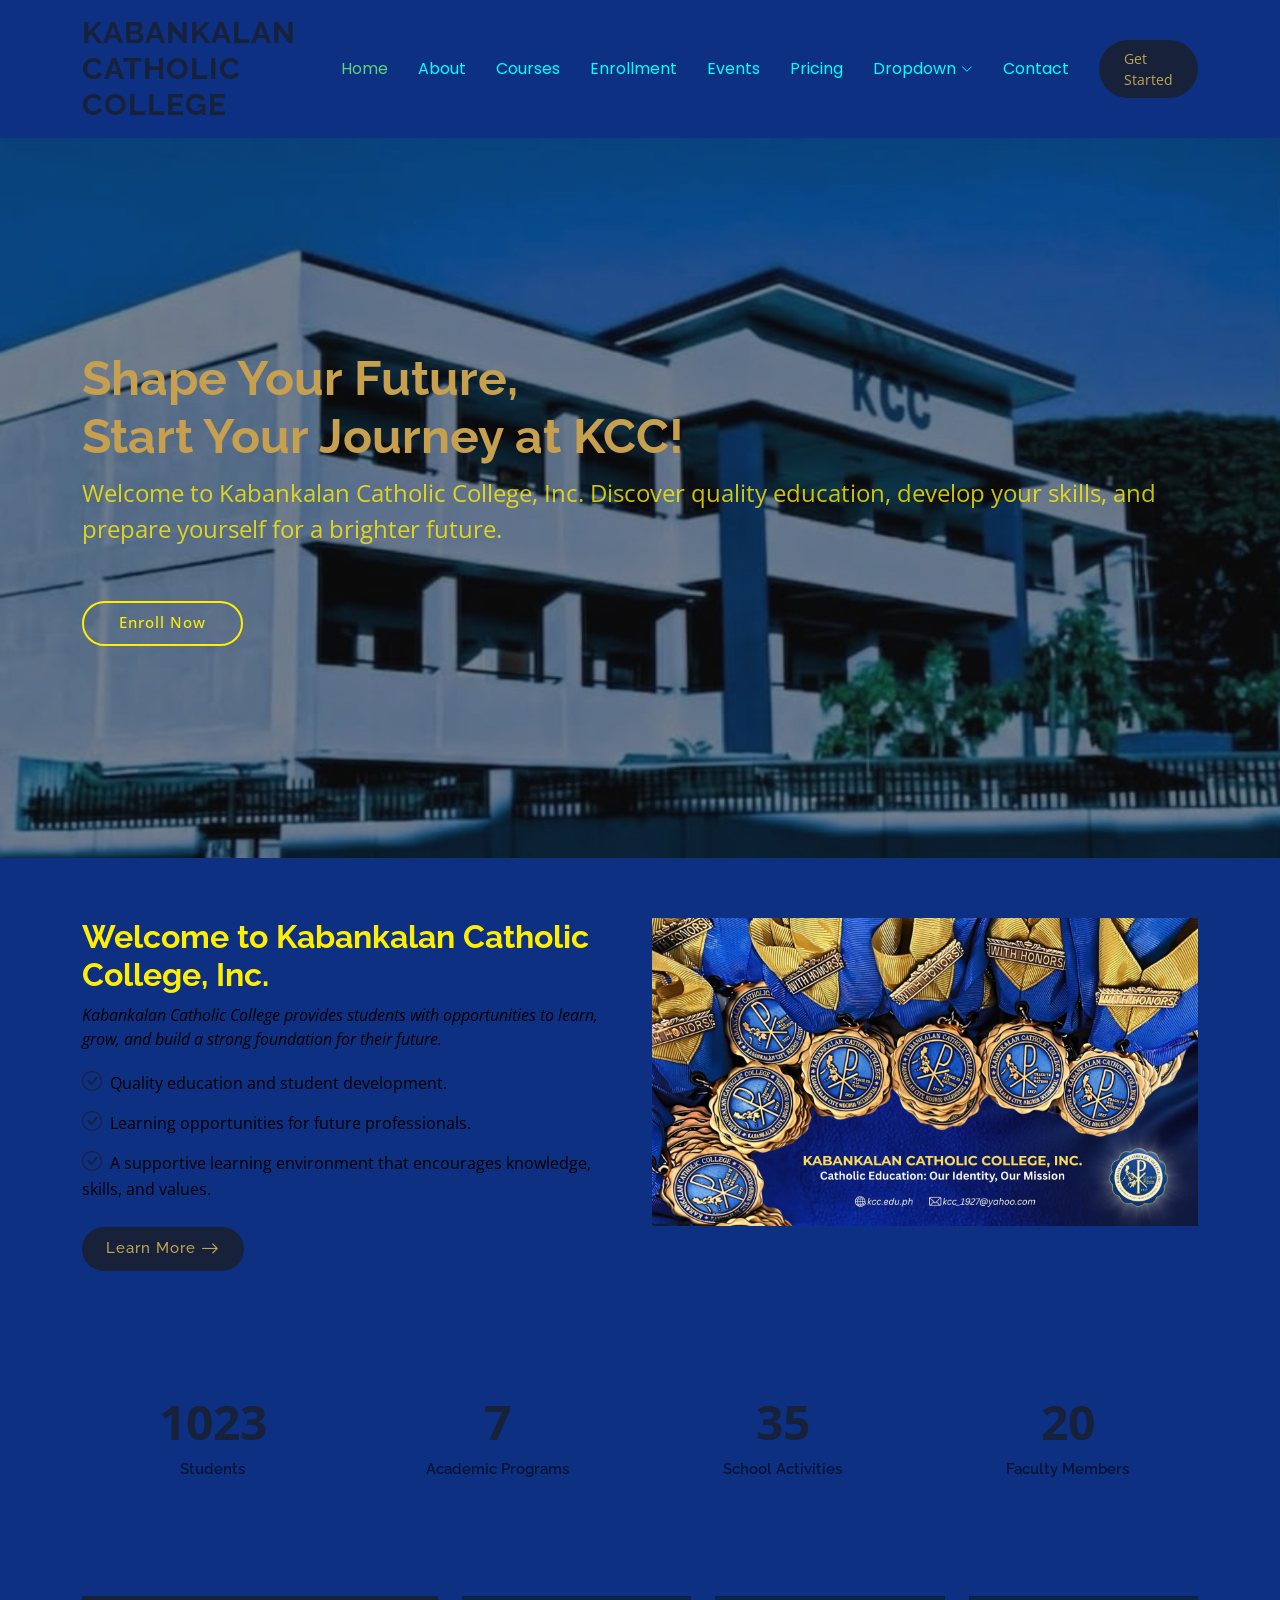
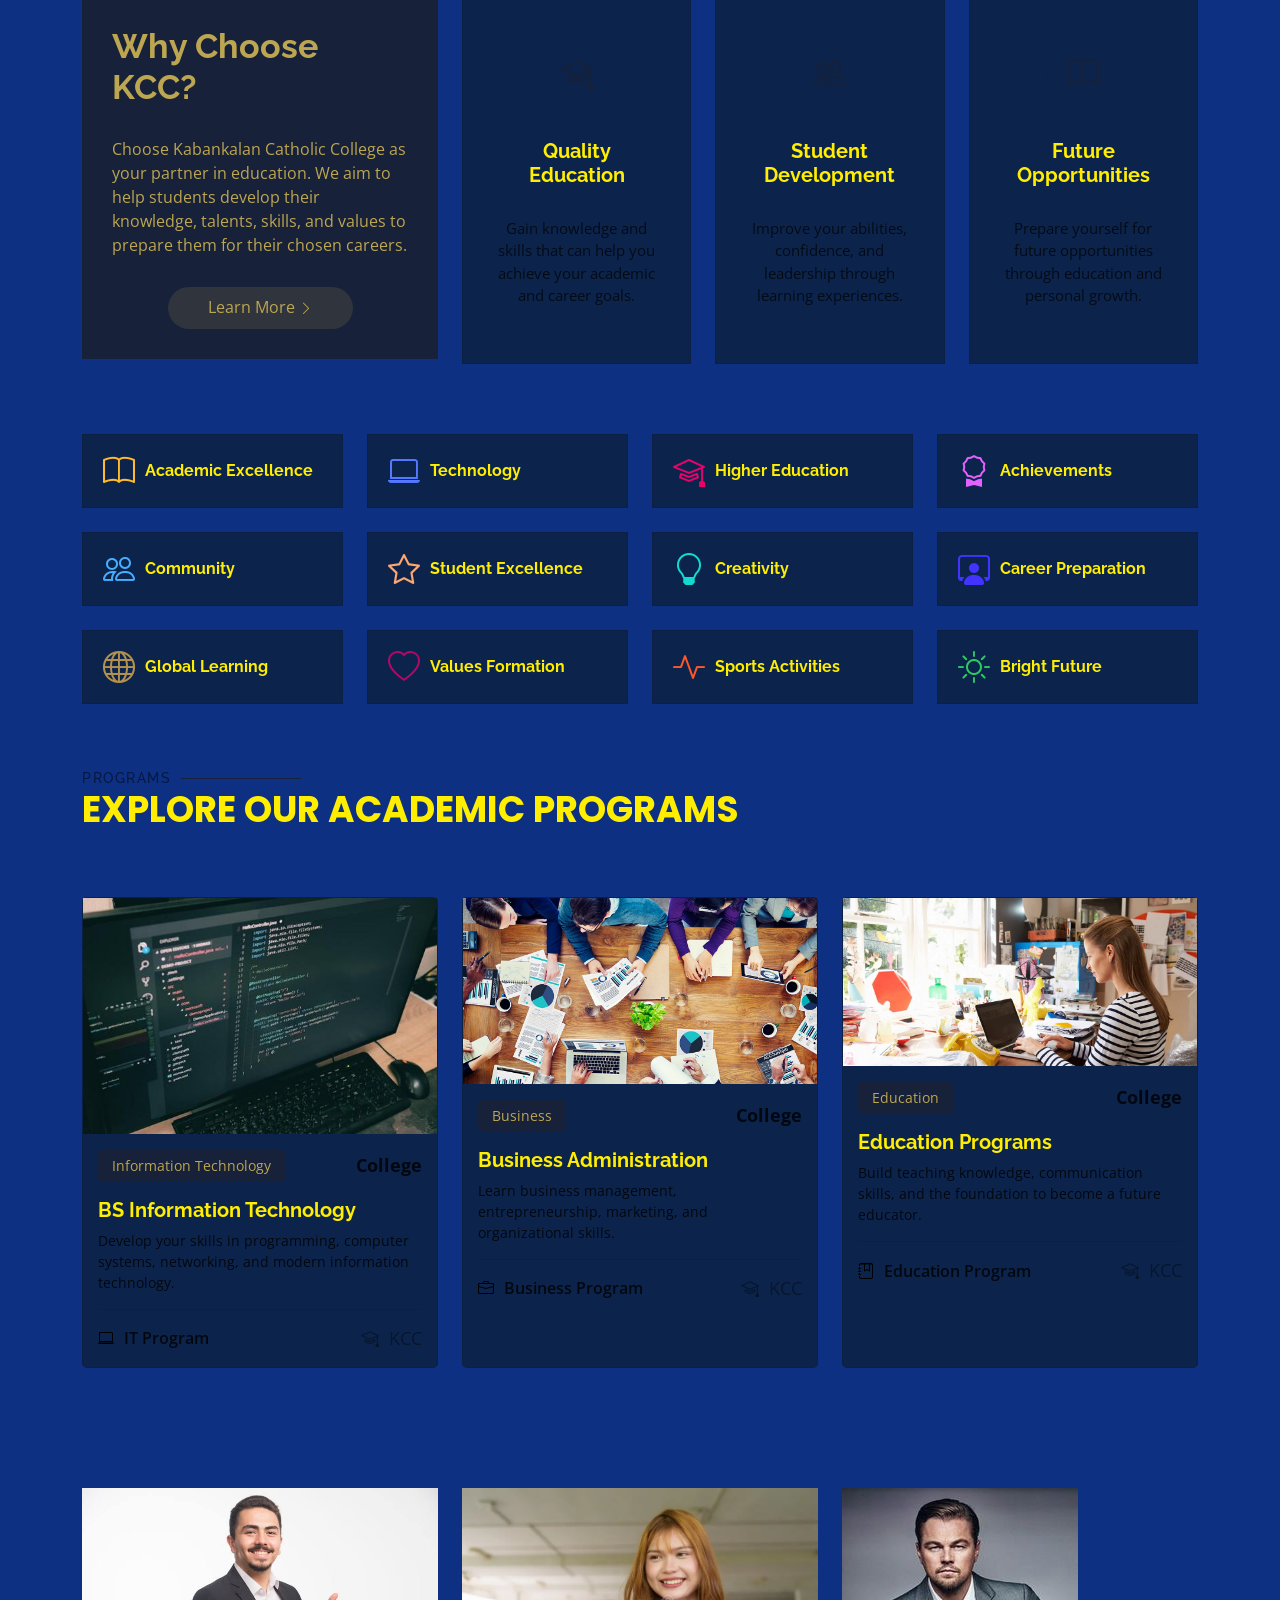
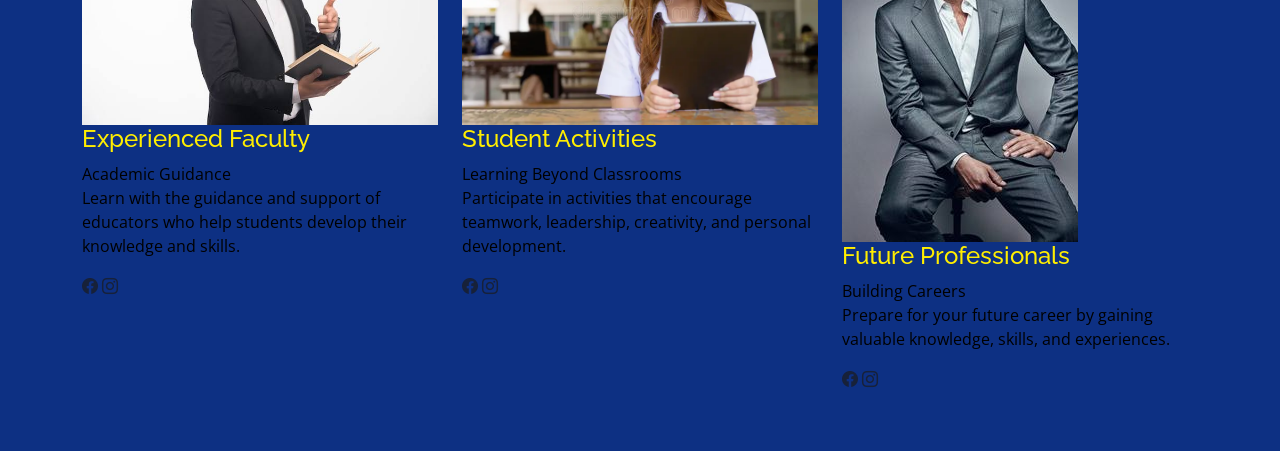
==== commit c3b19fb9: "7 commit" ====
--- a/index.html
+++ b/index.html
@@ -52,7 +52,7 @@
           <li><a href="index.html" class="active">Home<br></a></li>
           <li><a href="about.html">About</a></li>
           <li><a href="courses.html">Courses</a></li>
-          <li><a href="trainers.html">Trainers</a></li>
+          <li><a href="enrollment.html">Enrollment</a></li>
           <li><a href="events.html">Events</a></li>
           <li><a href="pricing.html">Pricing</a></li>
           <li class="dropdown"><a href="#"><span>Dropdown</span> <i class="bi bi-chevron-down toggle-dropdown"></i></a>
@@ -449,8 +449,8 @@
     </section><!-- /Courses Section -->
 
 
-    <!-- Trainers Index Section -->
-    <section id="trainers-index" class="section trainers-index">
+    <!-- enrollment Index Section -->
+    <section id="enrollment-index" class="section enrollment-index">
 
       <div class="container">
 
@@ -458,7 +458,7 @@
 
           <div class="col-lg-4 col-md-6 d-flex" data-aos="fade-up" data-aos-delay="100">
             <div class="member">
-              <img src="assets/img/trainers/Faculty.jpg" class="img-fluid" alt="Faculty member">
+              <img src="assets/img/enrollment/Faculty.jpg" class="img-fluid" alt="Faculty member">
               <div class="member-content">
                 <h4>Experienced Faculty</h4>
                 <span>Academic Guidance</span>
@@ -476,7 +476,7 @@
 
           <div class="col-lg-4 col-md-6 d-flex" data-aos="fade-up" data-aos-delay="200">
             <div class="member">
-              <img src="assets/img/trainers/Student.webp" class="img-fluid" alt="Student activities">
+              <img src="assets/img/enrollment/Student.webp" class="img-fluid" alt="Student activities">
               <div class="member-content">
                 <h4>Student Activities</h4>
                 <span>Learning Beyond Classrooms</span>
@@ -494,7 +494,7 @@
 
           <div class="col-lg-4 col-md-6 d-flex" data-aos="fade-up" data-aos-delay="300">
             <div class="member">
-              <img src="assets/img/trainers/Professionals.jpg" class="img-fluid" alt="College campus">
+              <img src="assets/img/enrollment/Professionals.jpg" class="img-fluid" alt="College campus">
               <div class="member-content">
                 <h4>Future Professionals</h4>
                 <span>Building Careers</span>
@@ -514,7 +514,7 @@
 
       </div>
 
-    </section><!-- /Trainers Index Section -->
+    </section><!-- /enrollment Index Section -->
 
   </main>
 
--- a/assets/css/main.css
+++ b/assets/css/main.css
@@ -20,8 +20,8 @@
 /* Global Colors - The following color variables are used throughout the website. Updating them here will change the color scheme of the entire website */
 :root { 
   --background-color: #0d3083 ; /* Background color for the entire website, including individual sections */
-  --default-color: #ffffff; /* Default color used for the majority of the text content across the entire website */
-  --heading-color: #c6a04f; /* Color for headings, subheadings and title throughout the website */
+  --default-color: #000000; /* Default color used for the majority of the text content across the entire website */
+  --heading-color: #ffee00; /* Color for headings, subheadings and title throughout the website */
   --accent-color: #172139; /* Accent color that represents your brand on the website. It's used for buttons, links, and other elements that need to stand out */
   --surface-color: #0c244c ; /* The surface color is used as a background of boxed elements within sections, such as cards, icon boxes, or other elements that require a visual separation from the global background. */
   --contrast-color: #bda651; /* Contrast color for text, ensuring readability against backgrounds of accent, heading, or default colors. */
@@ -46,7 +46,7 @@
 
 .dark-background {
   --background-color: #000000;
-  --default-color: #ffffff;
+  --default-color: #ffee00;
   --heading-color: #c6a04f;
   --surface-color: #0d00ff;
   --contrast-color: #ffffff;
@@ -102,7 +102,7 @@
 .email-form .sent-message {
   display: none;
   color: #ffffff;
-  background: #059652;
+  background: #619605;
   text-align: center;
   padding: 15px;
   margin-bottom: 24px;
@@ -485,7 +485,7 @@
   }
 
   .navmenu .dropdown ul ul {
-    background-color: rgba(33, 37, 41, 0.1);
+    background-color: rgba(255, 255, 255, 0.1);
   }
 
   .navmenu .dropdown>.dropdown-active {
@@ -2243,4 +2243,6 @@
 --------------------------------------------------------------*/
 .starter-section {
   /* Add your styles here */
+
+  
 }
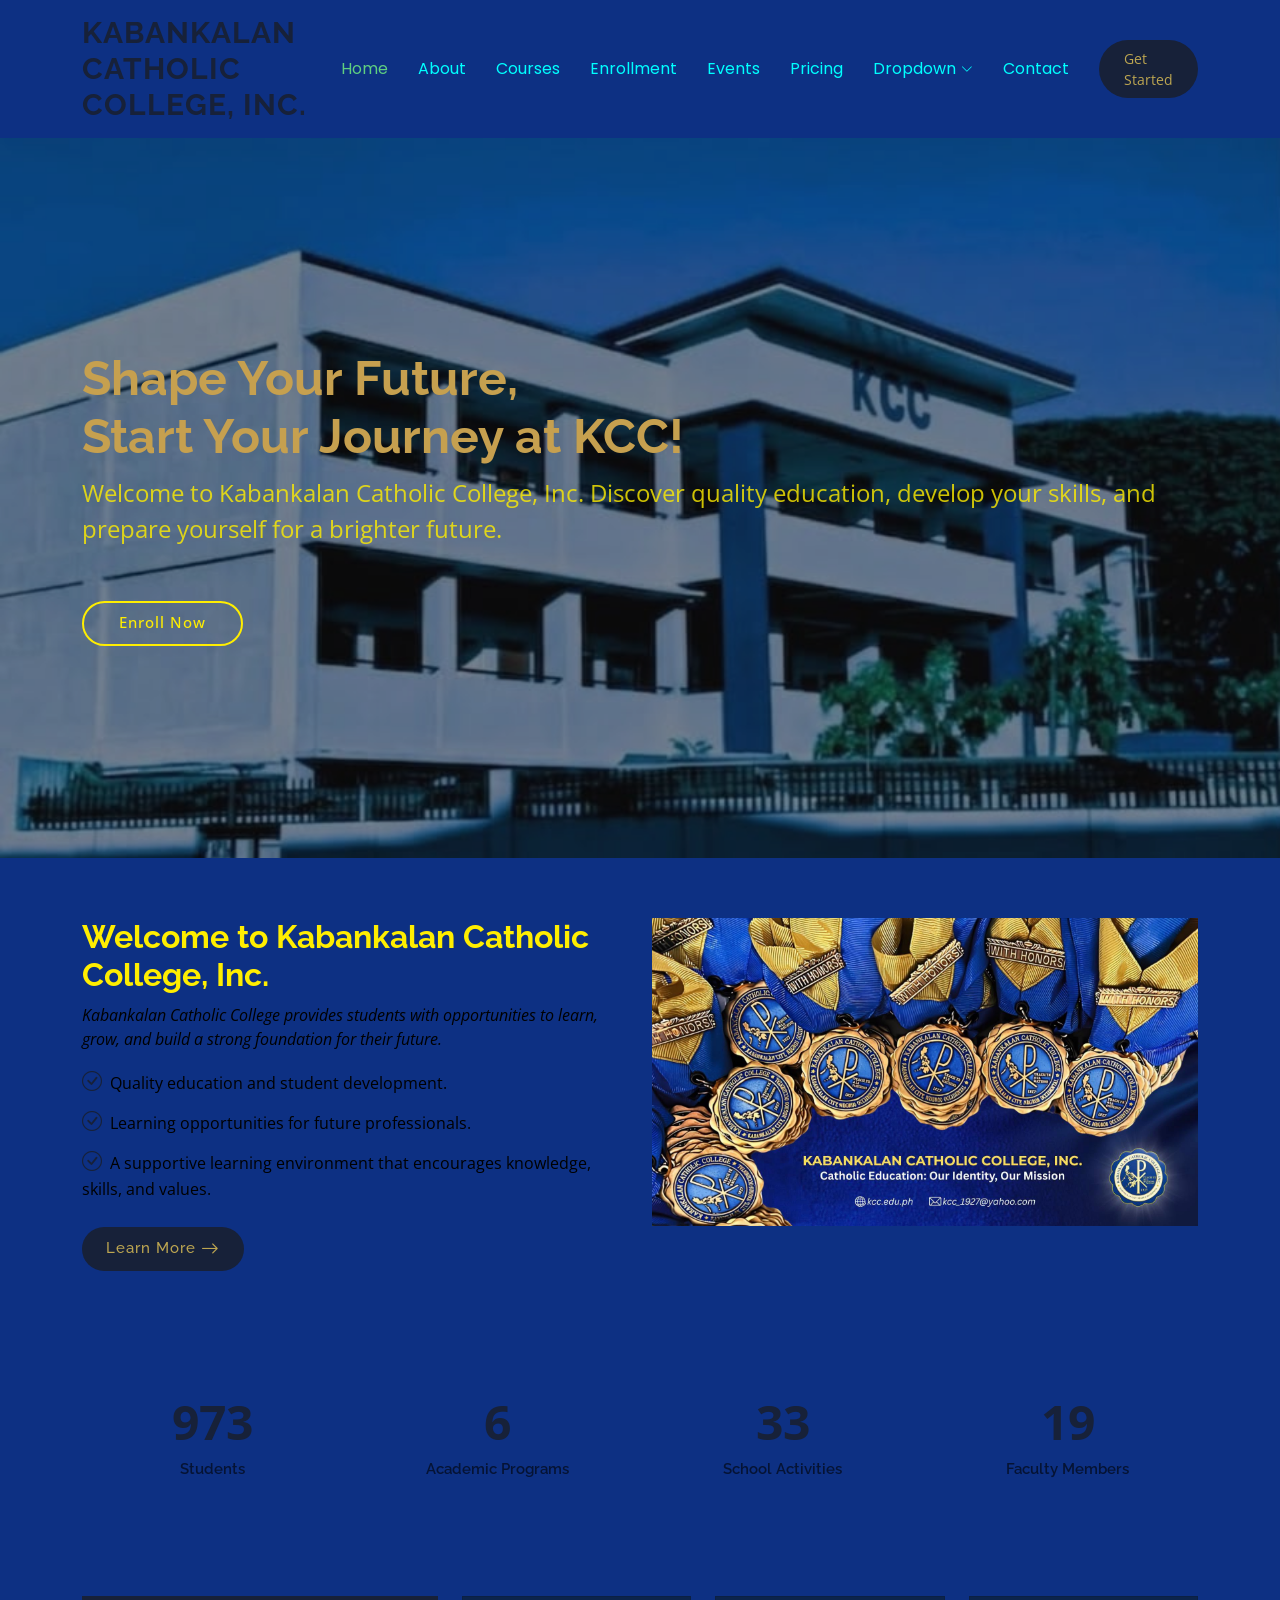
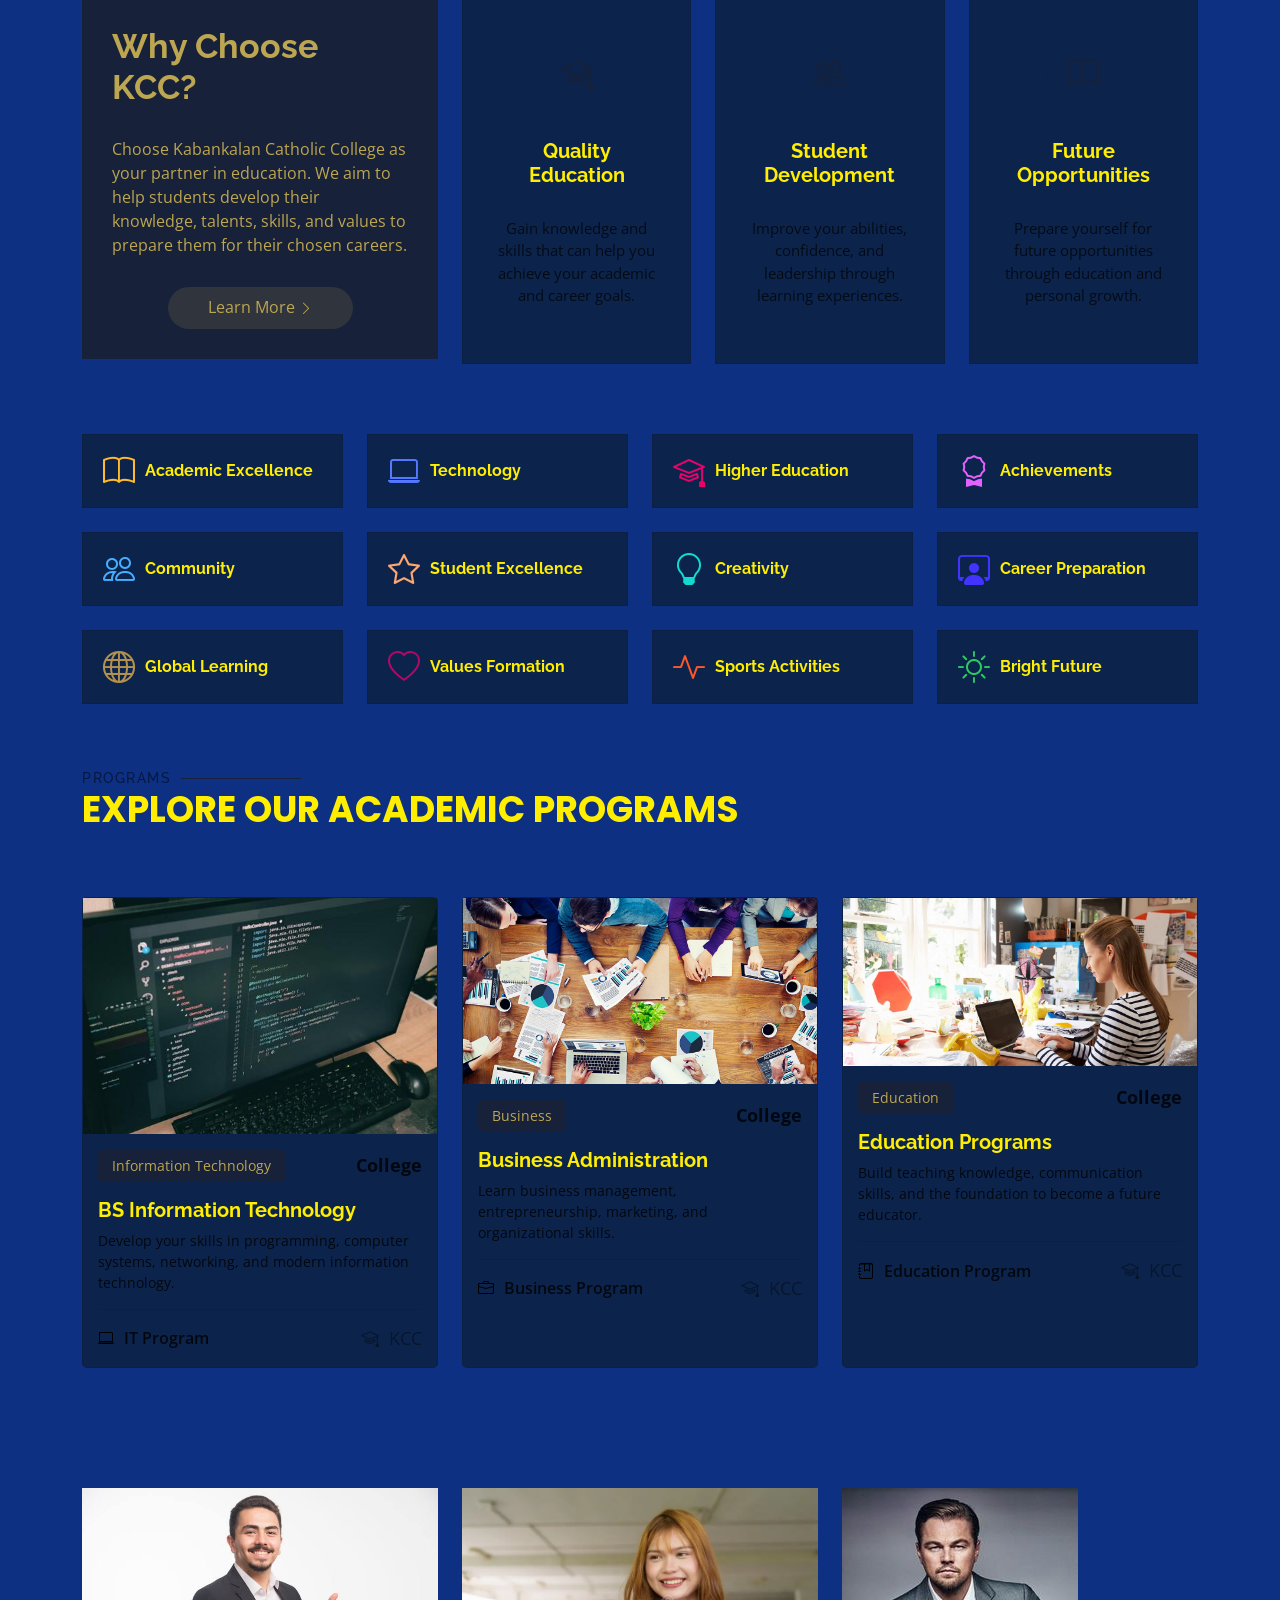
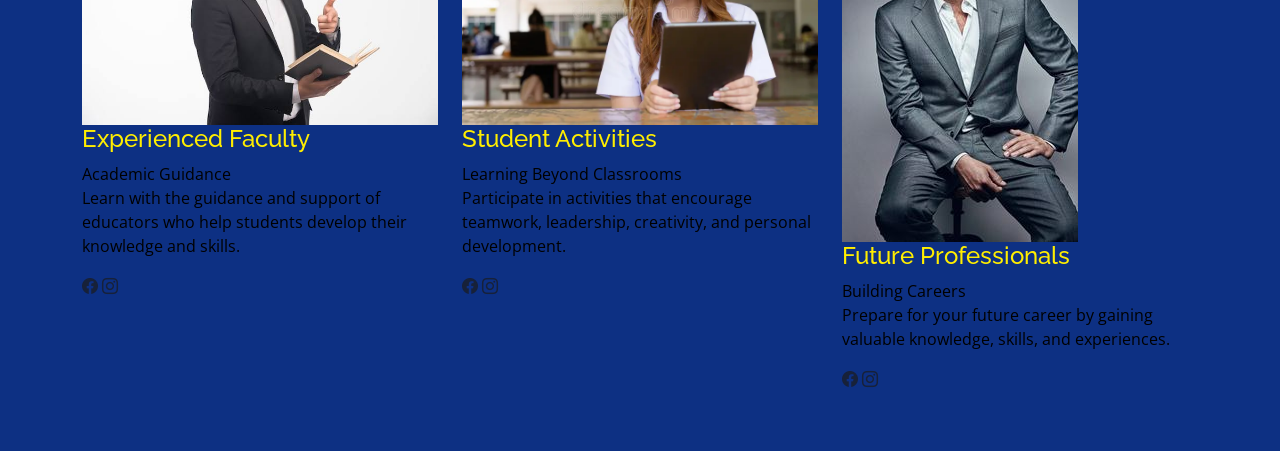
==== commit 5a6c65d5: "8 commit" ====
--- a/index.html
+++ b/index.html
@@ -44,7 +44,7 @@
       <a href="index.html" class="logo d-flex align-items-center me-auto">
         <!-- Uncomment the line below if you also wish to use an image logo -->
         <!-- <img src="assets/img/logo.webp" alt=""> -->
-        <h1 class="sitename">Kabankalan Catholic College</h1>
+        <h1 class="sitename">Kabankalan Catholic College, INC.</h1>
       </a>
 
       <nav id="navmenu" class="navmenu">
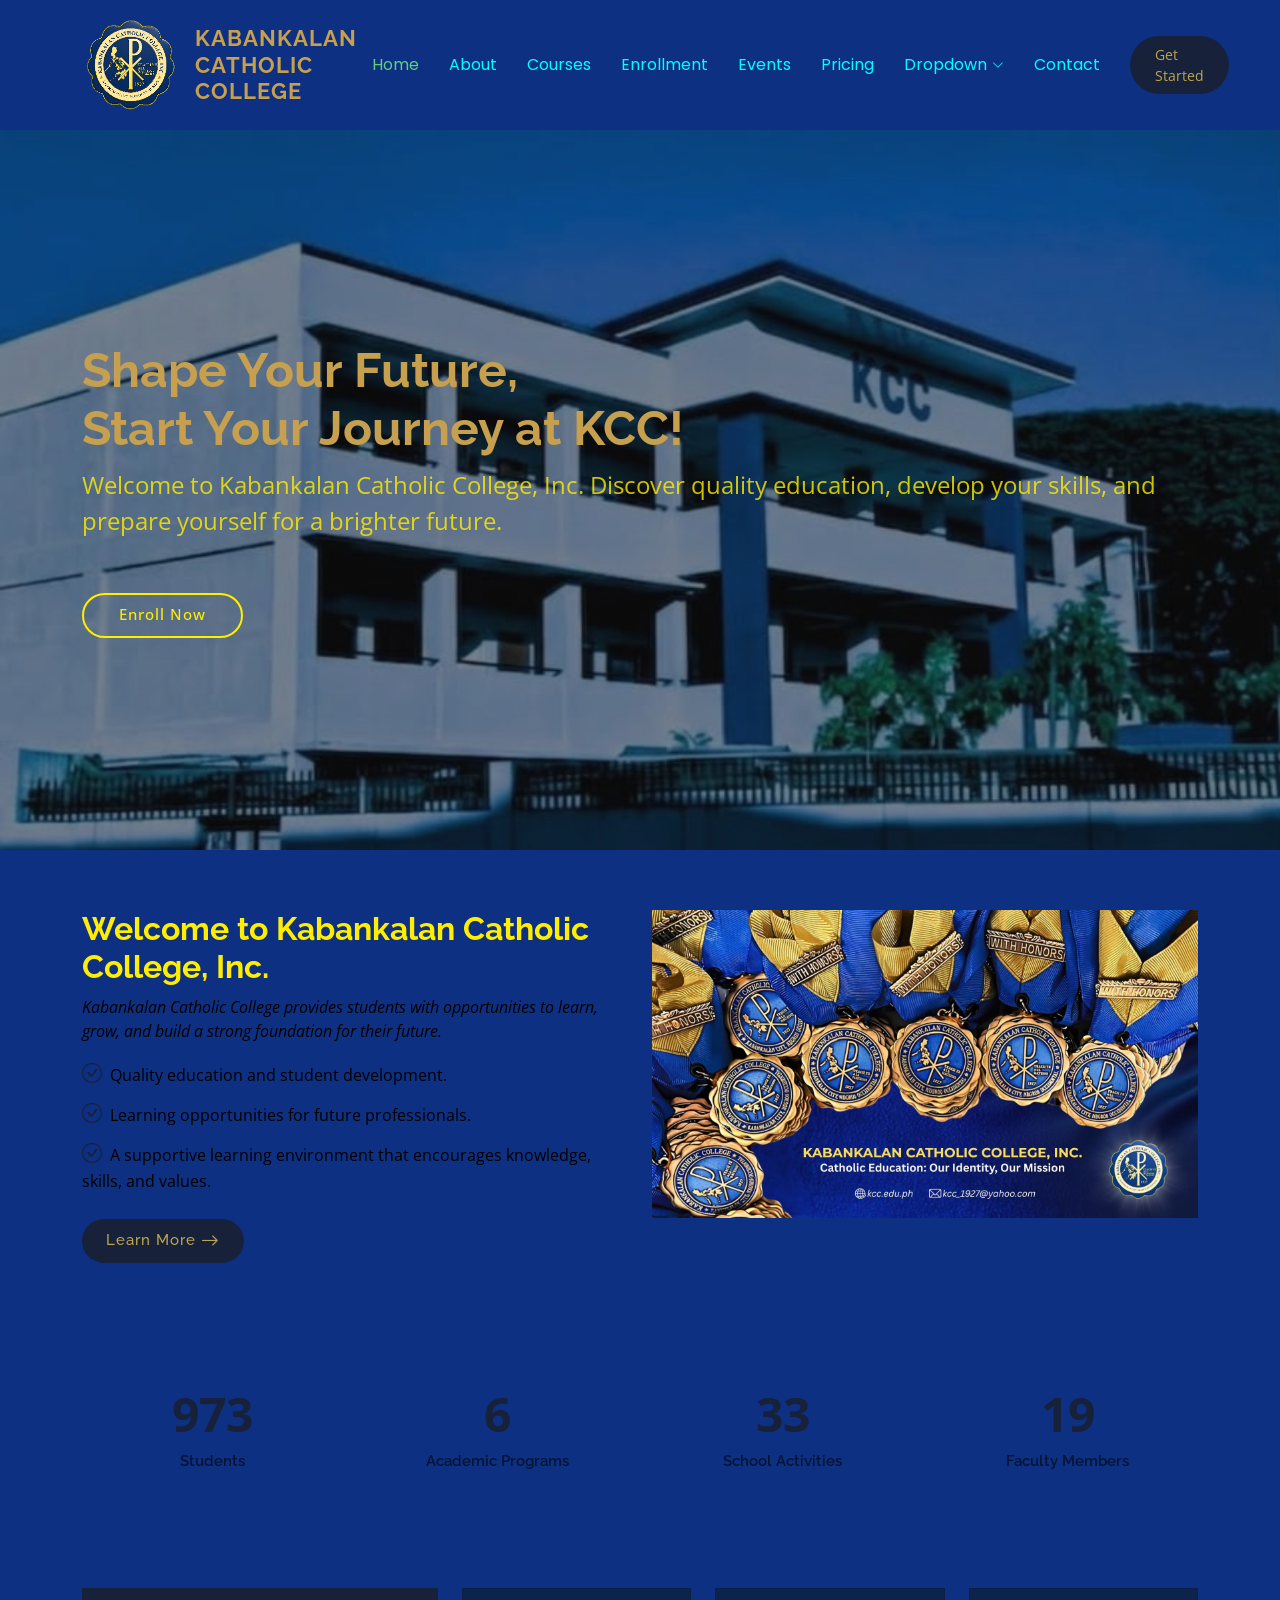
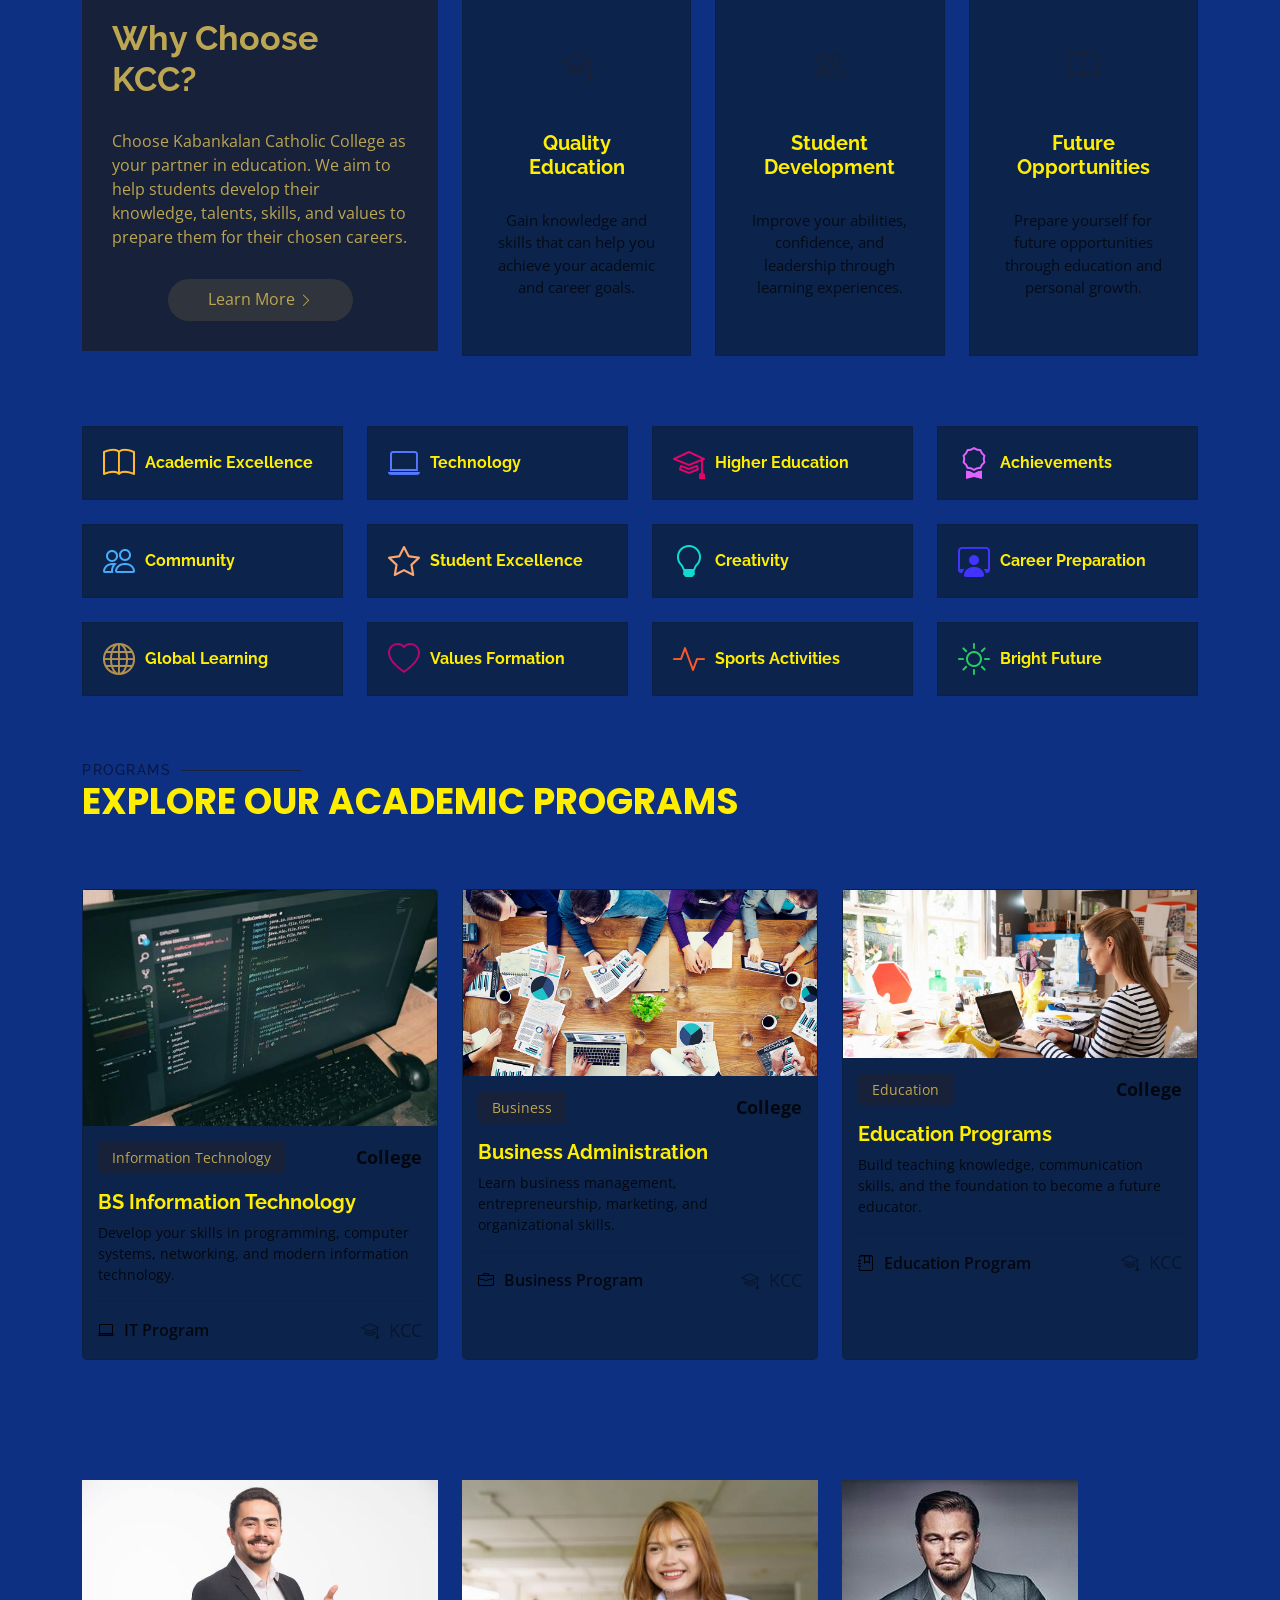
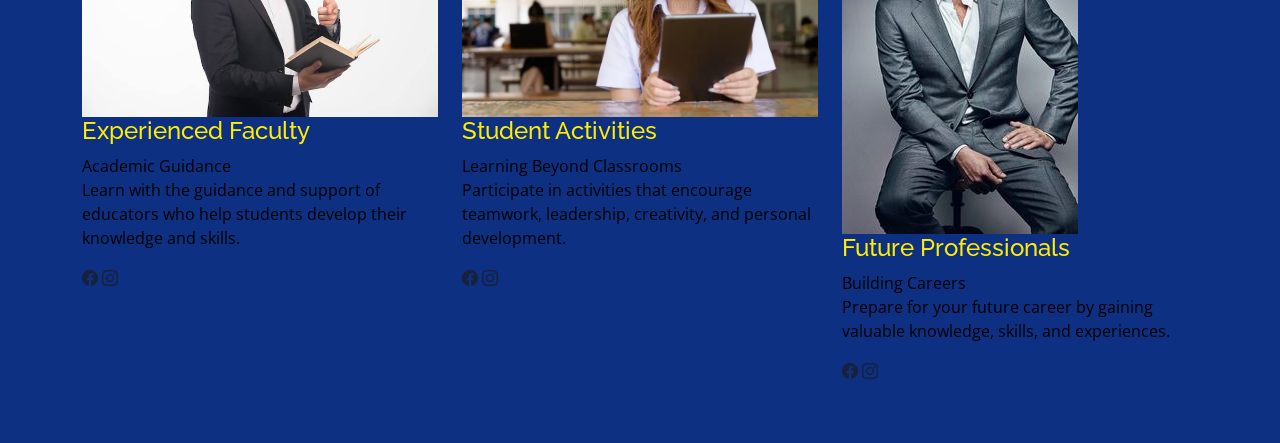
==== commit b75e3b45: "10 commit" ====
--- a/index.html
+++ b/index.html
@@ -11,6 +11,7 @@
   <!-- Favicons -->
   <link href="assets/img/KCC-LOGO.png" rel="icon">
   <link href="assets/img/KCC-LOGO.png" rel="apple-touch-icon">
+  <link href="assets/css/main.css" rel="stylesheet">
 
   <!-- Fonts -->
   <link href="https://fonts.googleapis.com" rel="preconnect">
@@ -42,10 +43,9 @@
     <div class="container-fluid container-xl position-relative d-flex align-items-center">
 
       <a href="index.html" class="logo d-flex align-items-center me-auto">
-        <!-- Uncomment the line below if you also wish to use an image logo -->
-        <!-- <img src="assets/img/logo.webp" alt=""> -->
-        <h1 class="sitename">Kabankalan Catholic College, INC.</h1>
-      </a>
+        <img src="assets/img/KCC-LOGO.png" alt="KCC Logo">
+        <h1 class="sitename">Kabankalan Catholic College</h1>
+      </a>    
 
       <nav id="navmenu" class="navmenu">
         <ul>
--- a/assets/css/main.css
+++ b/assets/css/main.css
@@ -2238,11 +2238,22 @@
   background: color-mix(in srgb, var(--accent-color), transparent 20%);
 }
 
-/*--------------------------------------------------------------
-# Starter Section Section
---------------------------------------------------------------*/
-.starter-section {
-  /* Add your styles here */
-
-  
+/* KCC Header Logo */
+.header .logo {
+  display: flex;
+  align-items: center;
+  gap: 10px;
+}
+
+.header .logo img {
+  max-height: 100px;
+  width: auto;
+  margin-right: 5px;
+}
+
+.header .logo h1 {
+  font-size: 22px;
+  font-weight: 700;
+  margin: 0;
+  color: #c6a04f;
 }
--- a/assets/css/main.css
+++ b/assets/css/main.css
@@ -2238,11 +2238,22 @@
   background: color-mix(in srgb, var(--accent-color), transparent 20%);
 }
 
-/*--------------------------------------------------------------
-# Starter Section Section
---------------------------------------------------------------*/
-.starter-section {
-  /* Add your styles here */
-
-  
+/* KCC Header Logo */
+.header .logo {
+  display: flex;
+  align-items: center;
+  gap: 10px;
+}
+
+.header .logo img {
+  max-height: 100px;
+  width: auto;
+  margin-right: 5px;
+}
+
+.header .logo h1 {
+  font-size: 22px;
+  font-weight: 700;
+  margin: 0;
+  color: #c6a04f;
 }
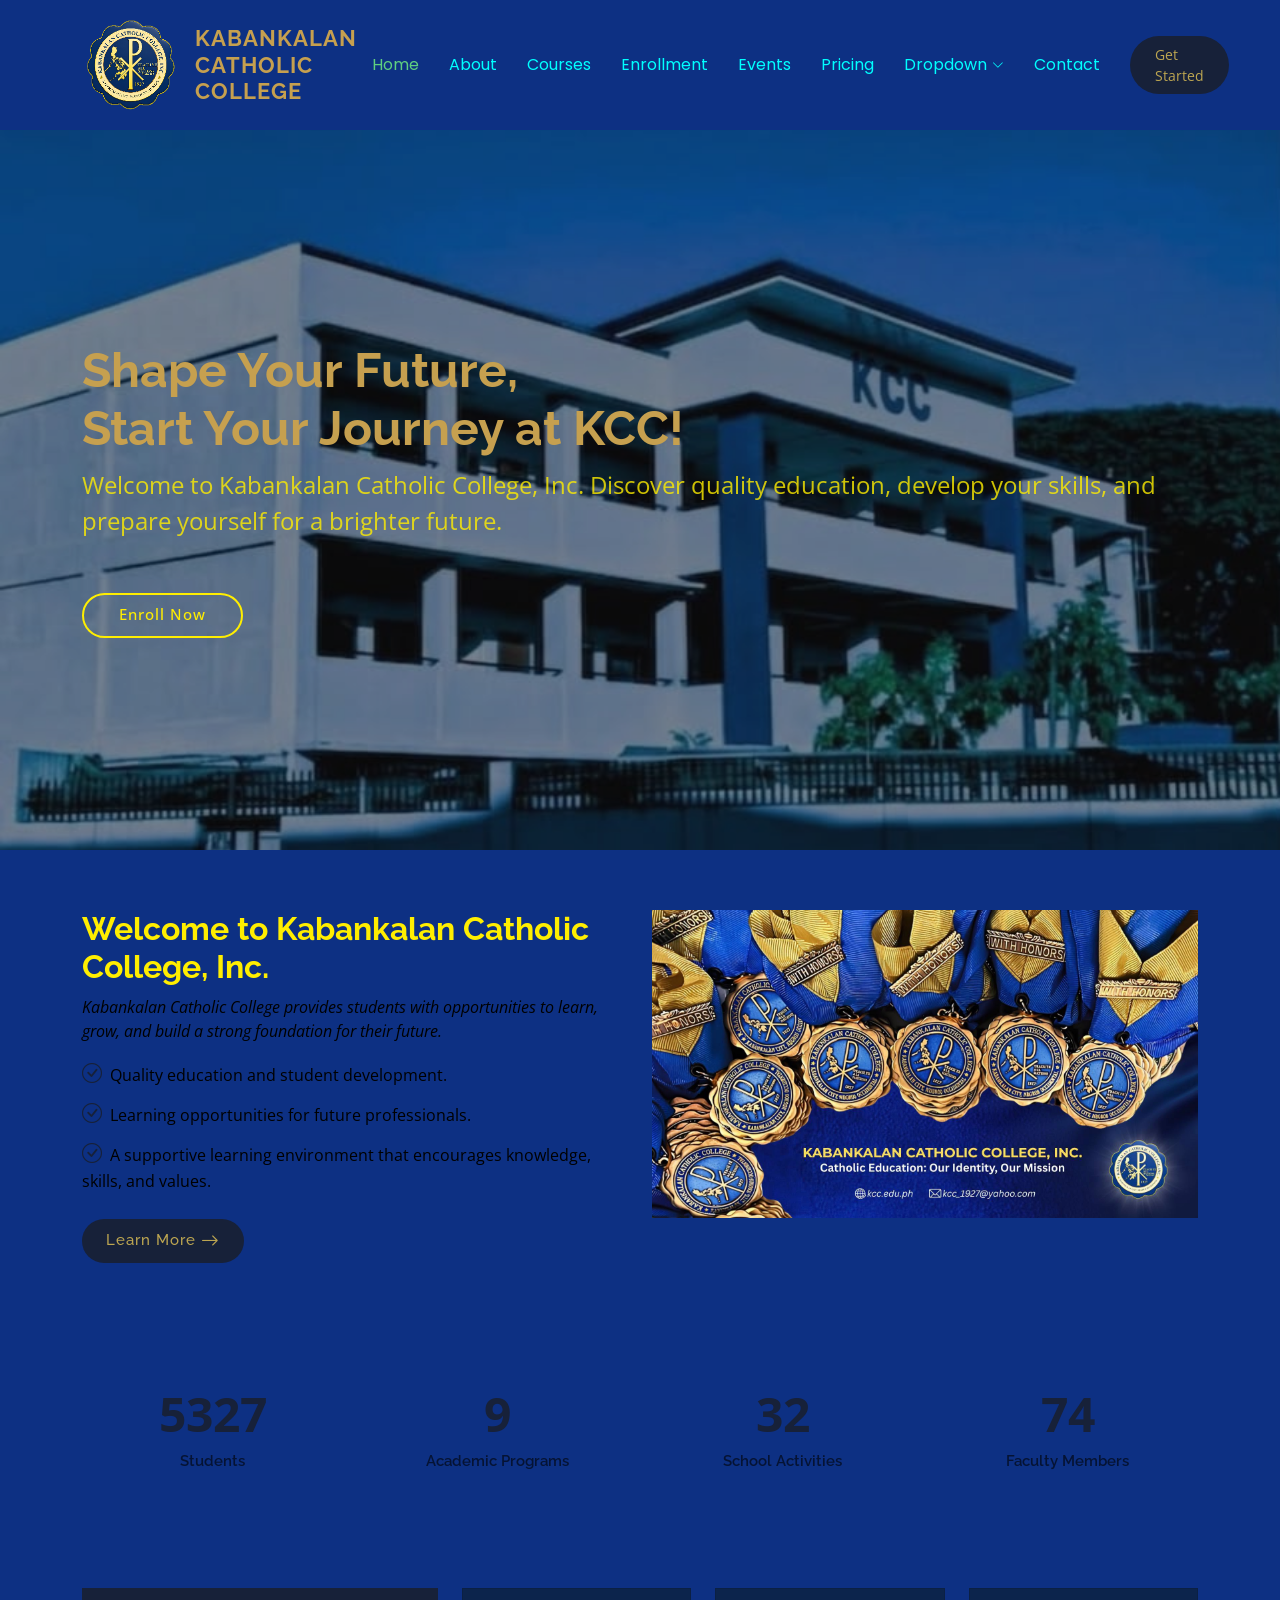
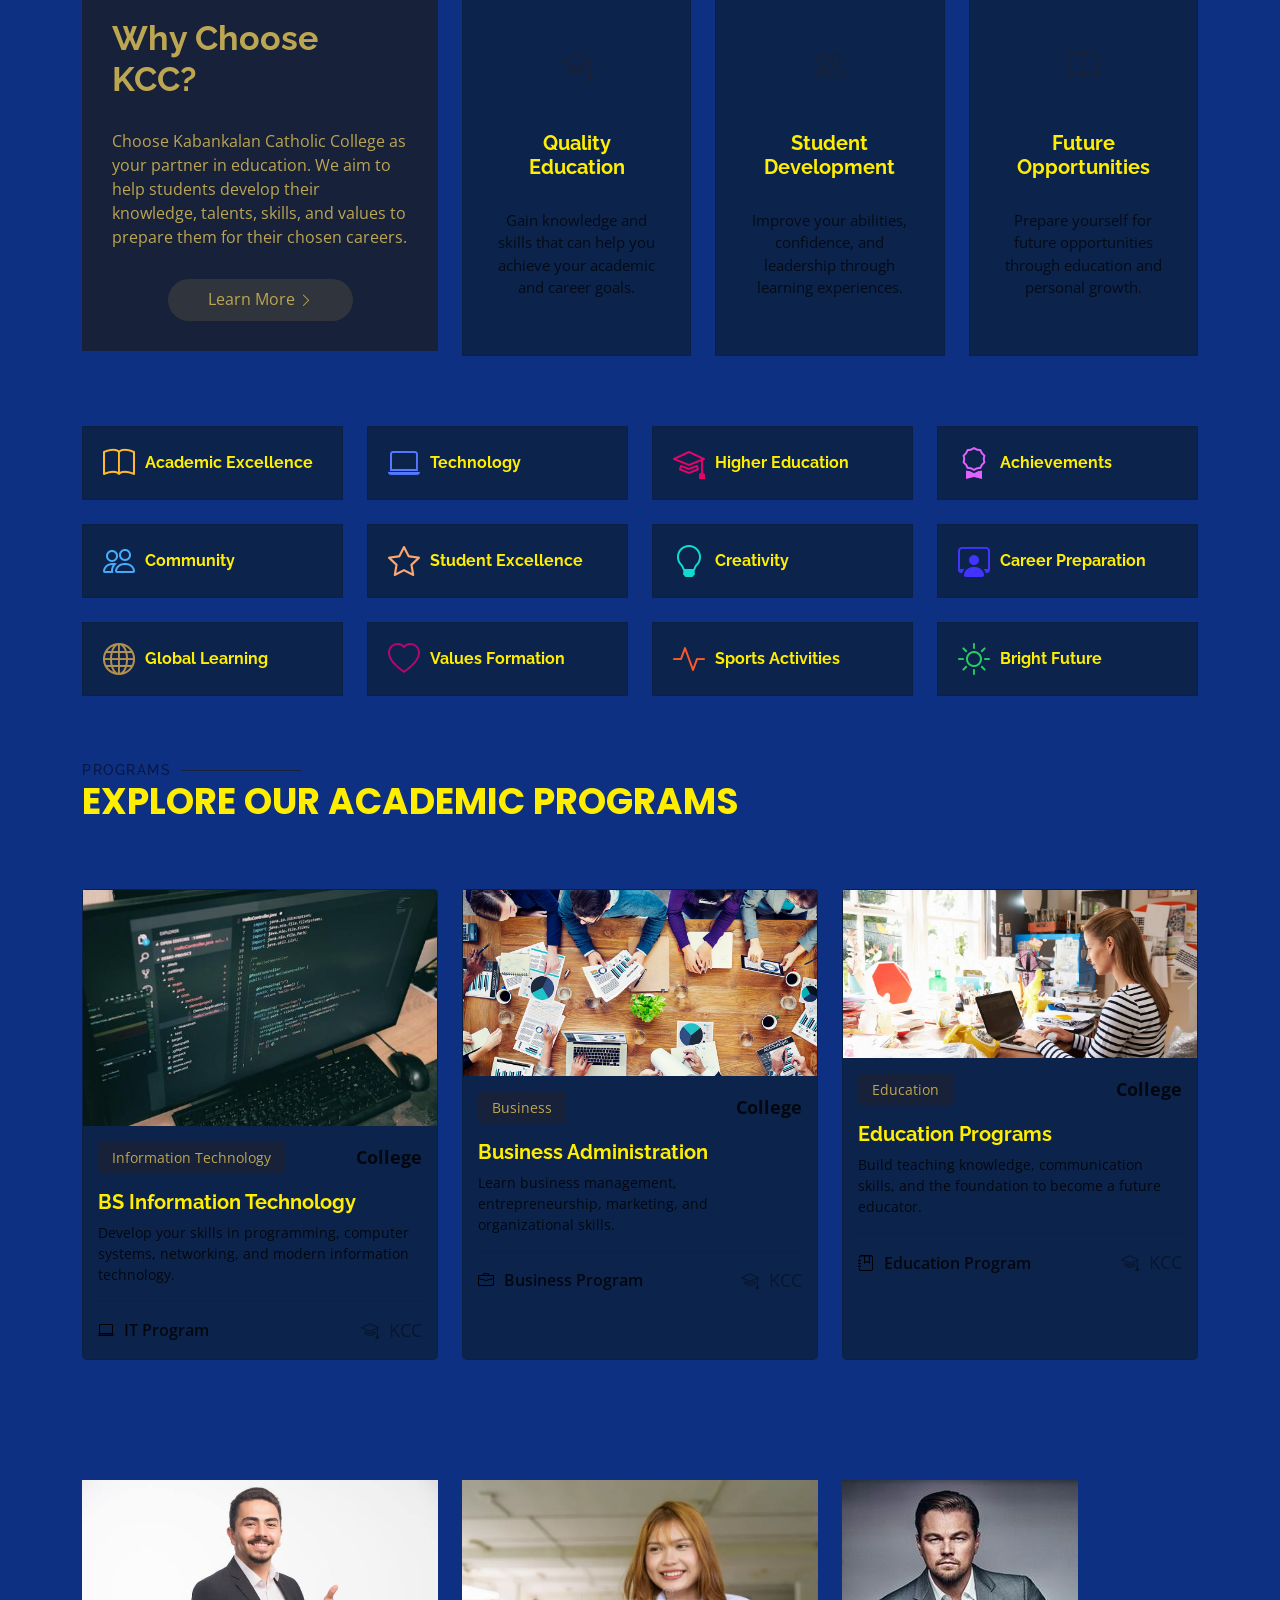
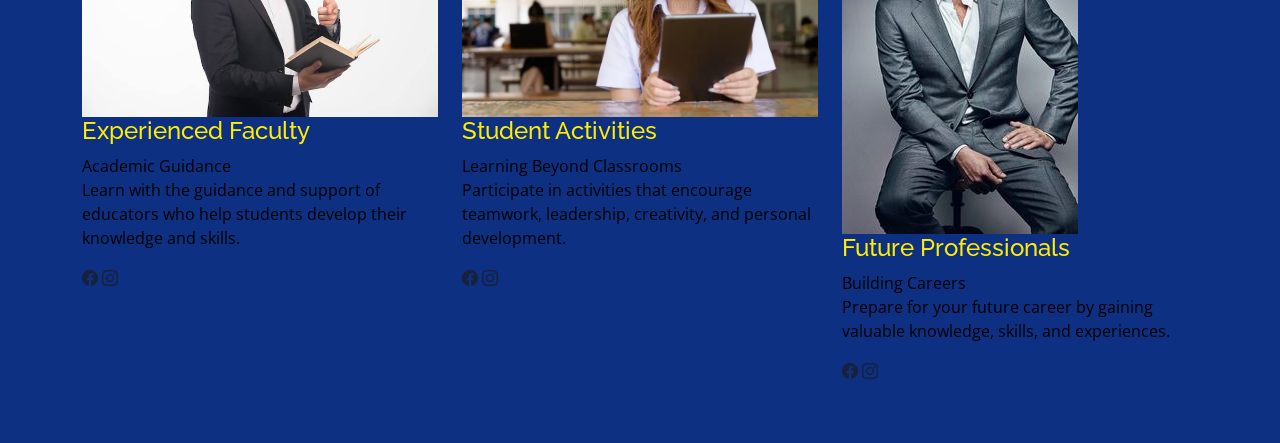
==== commit e68c2abd: "11 commit" ====
--- a/index.html
+++ b/index.html
@@ -154,14 +154,14 @@
 
           <div class="col-lg-3 col-md-6">
             <div class="stats-item text-center w-100 h-100">
-              <span data-purecounter-start="0" data-purecounter-end="1232" data-purecounter-duration="1" class="purecounter"></span>
+              <span data-purecounter-start="0" data-purecounter-end="7102" data-purecounter-duration="1" class="purecounter"></span>
               <p>Students</p>
             </div>
           </div>
 
           <div class="col-lg-3 col-md-6">
             <div class="stats-item text-center w-100 h-100">
-              <span data-purecounter-start="0" data-purecounter-end="8" data-purecounter-duration="1" class="purecounter"></span>
+              <span data-purecounter-start="0" data-purecounter-end="12" data-purecounter-duration="1" class="purecounter"></span>
               <p>Academic Programs</p>
             </div>
           </div>
@@ -175,7 +175,7 @@
 
           <div class="col-lg-3 col-md-6">
             <div class="stats-item text-center w-100 h-100">
-              <span data-purecounter-start="0" data-purecounter-end="24" data-purecounter-duration="1" class="purecounter"></span>
+              <span data-purecounter-start="0" data-purecounter-end="100" data-purecounter-duration="1" class="purecounter"></span>
               <p>Faculty Members</p>
             </div>
           </div>
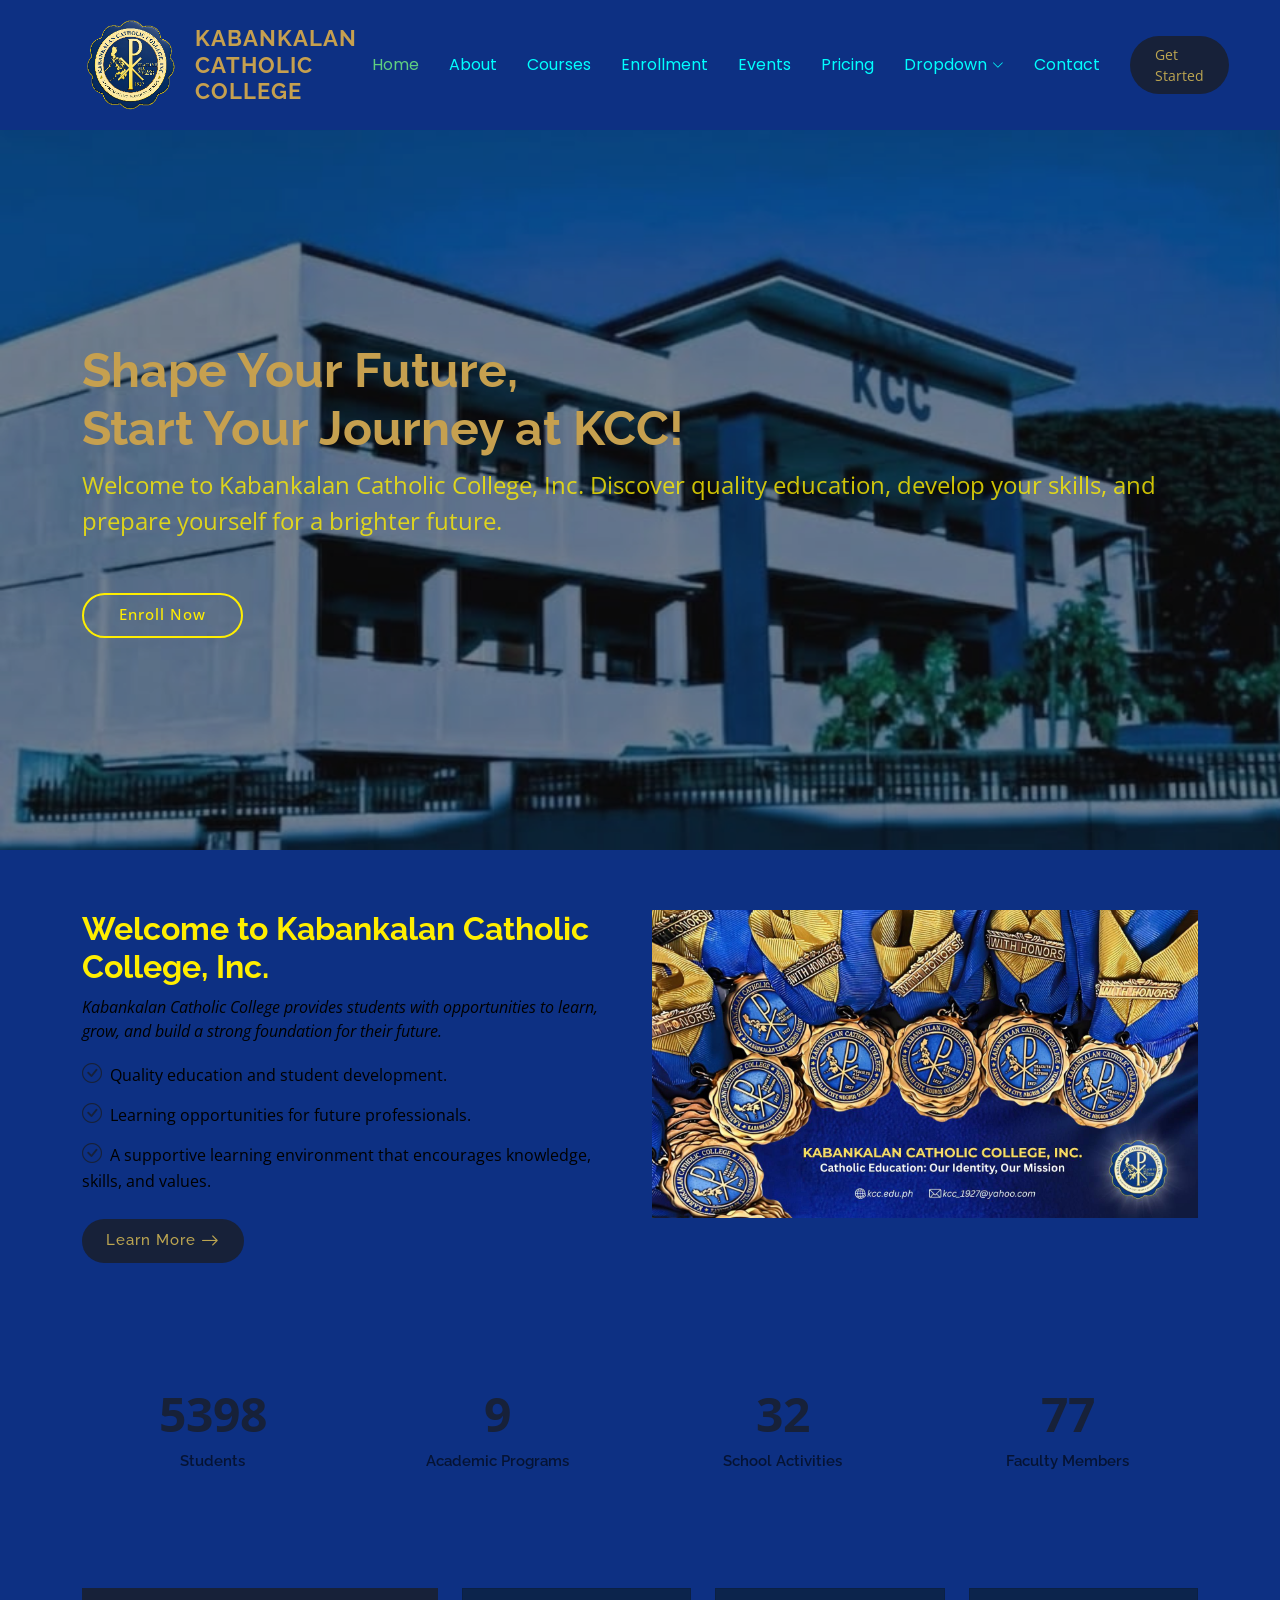
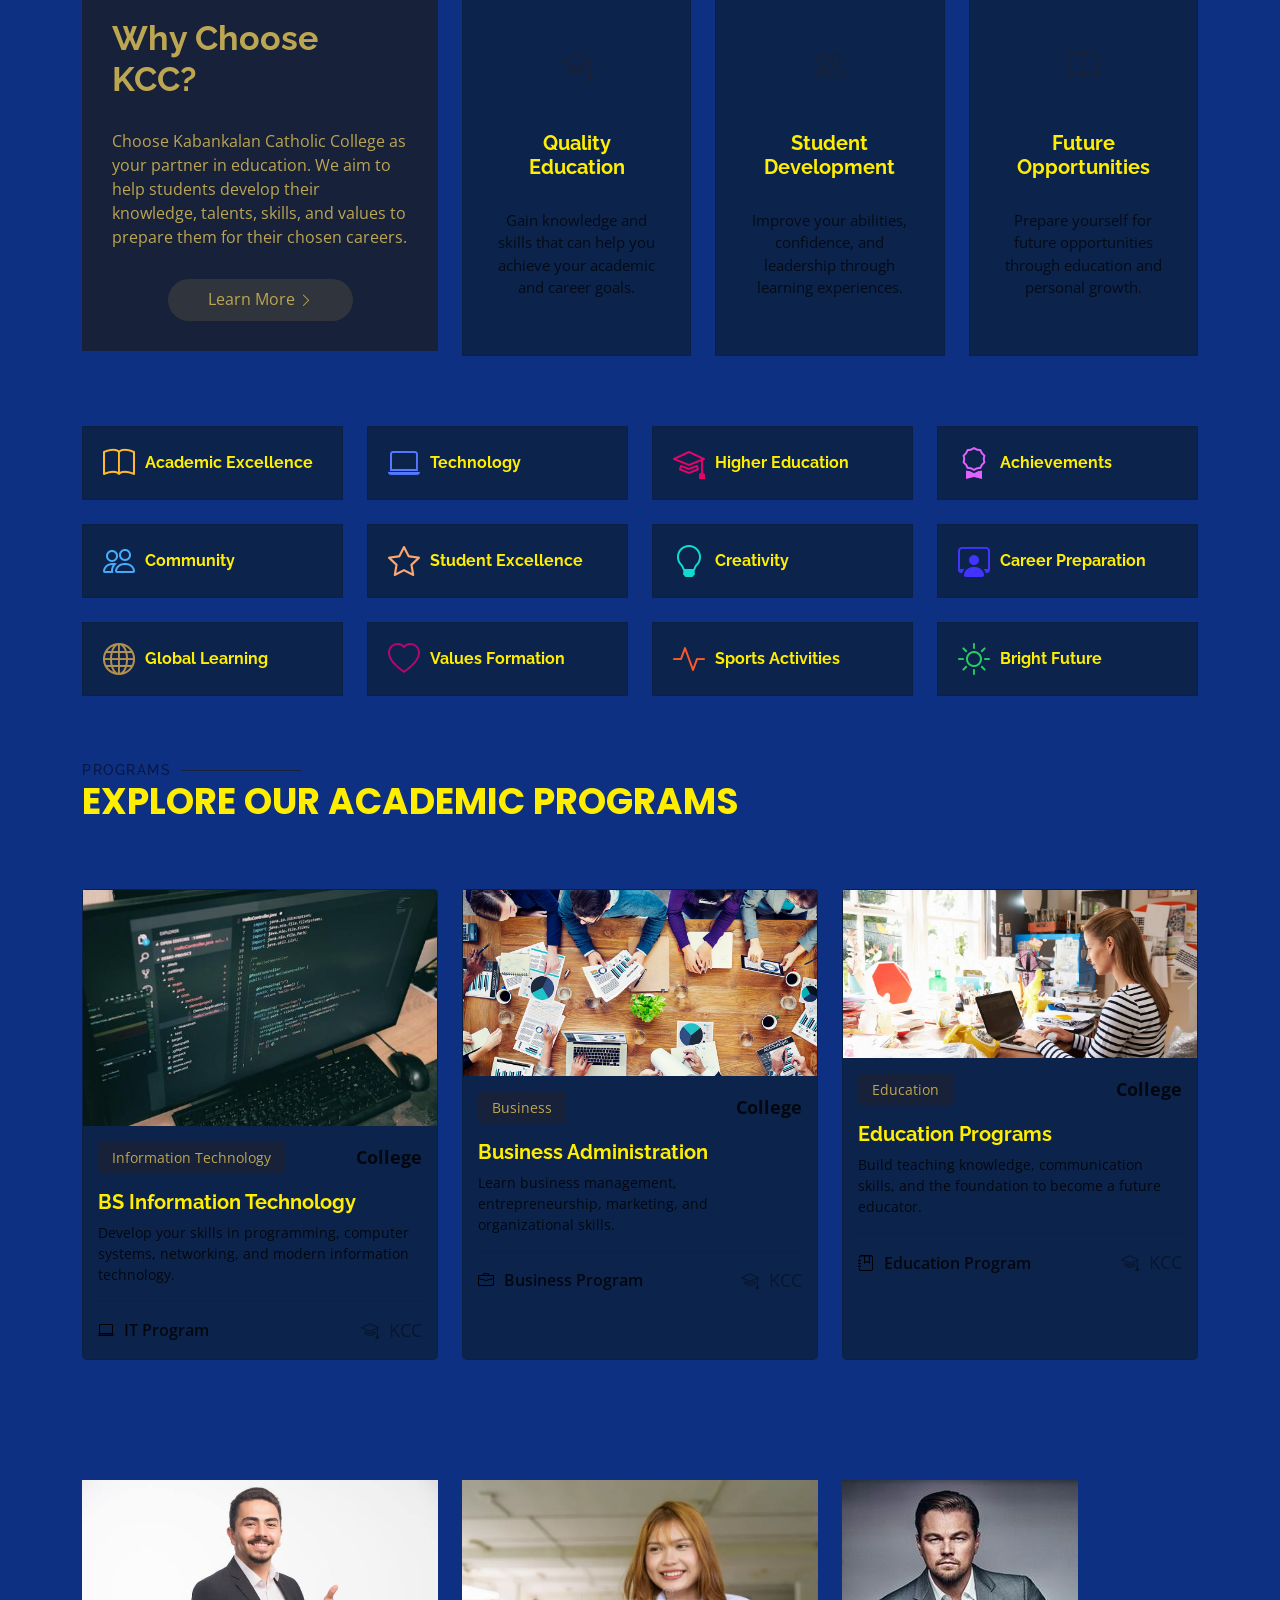
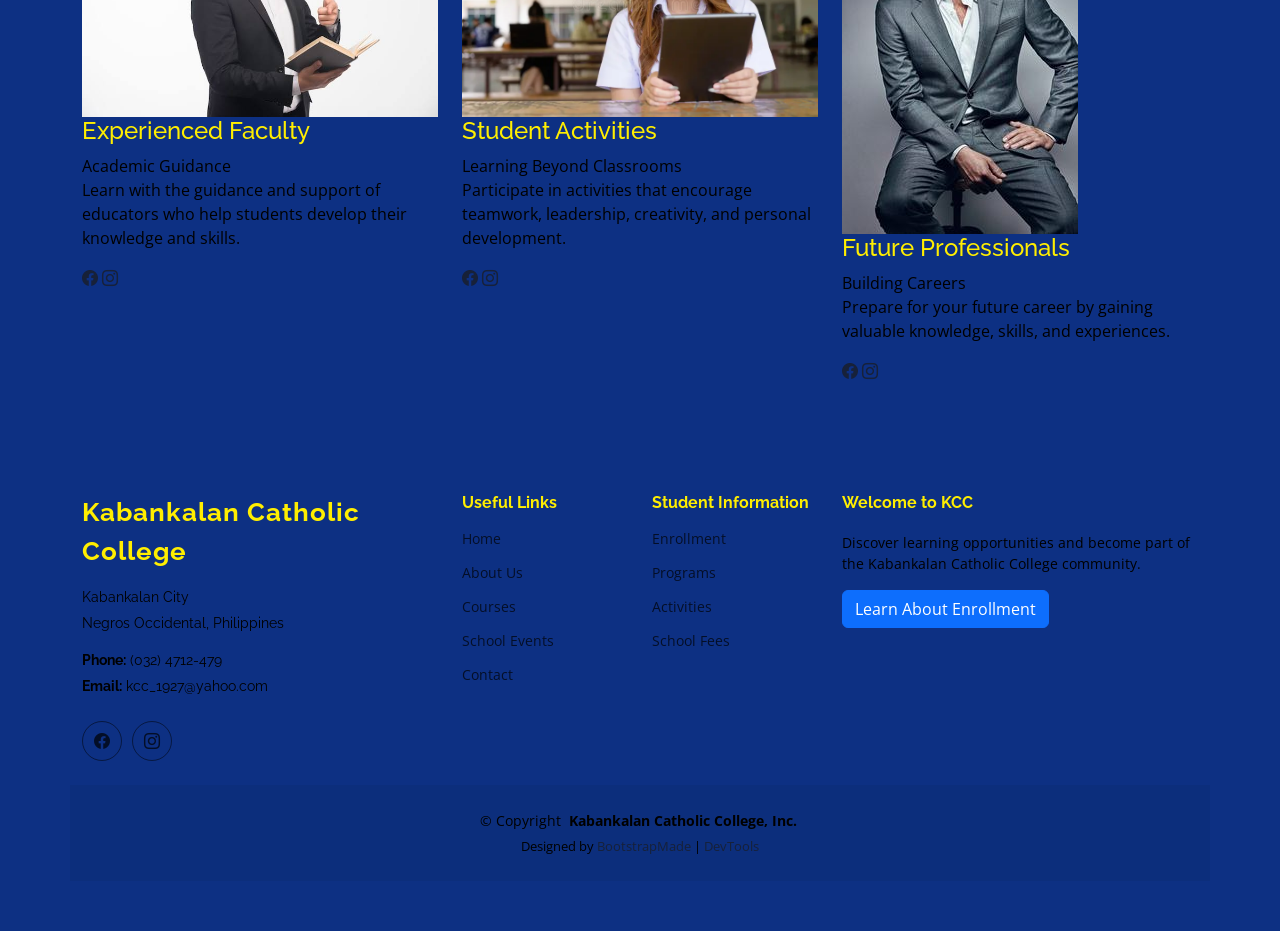
==== commit b4028f98: "12 commit" ====
--- a/index.html
+++ b/index.html
@@ -16,7 +16,9 @@
   <!-- Fonts -->
   <link href="https://fonts.googleapis.com" rel="preconnect">
   <link href="https://fonts.gstatic.com" rel="preconnect" crossorigin>
-  <link href="https://fonts.googleapis.com/css2?family=Open+Sans:ital,wght@0,300;0,400;0,500;0,600;0,700;0,800;1,300;1,400;1,500;1,600;1,700;1,800&family=Poppins:ital,wght@0,100;0,200;0,300;0,400;0,500;0,600;0,700;0,800;0,900;1,100;1,200;1,300;1,400;1,500;1,600;1,700;1,800;1,900&family=Raleway:ital,wght@0,100;0,200;0,300;0,400;0,500;0,600;0,700;0,800;0,900;1,100;1,200;1,300;1,400;1,500;1,600;1,700;1,800;1,900&display=swap" rel="stylesheet">
+  <link
+    href="https://fonts.googleapis.com/css2?family=Open+Sans:ital,wght@0,300;0,400;0,500;0,600;0,700;0,800;1,300;1,400;1,500;1,600;1,700;1,800&family=Poppins:ital,wght@0,100;0,200;0,300;0,400;0,500;0,600;0,700;0,800;0,900;1,100;1,200;1,300;1,400;1,500;1,600;1,700;1,800;1,900&family=Raleway:ital,wght@0,100;0,200;0,300;0,400;0,500;0,600;0,700;0,800;0,900;1,100;1,200;1,300;1,400;1,500;1,600;1,700;1,800;1,900&display=swap"
+    rel="stylesheet">
 
   <!-- Vendor CSS Files -->
   <link href="assets/vendor/bootstrap/css/bootstrap.min.css" rel="stylesheet">
@@ -45,7 +47,7 @@
       <a href="index.html" class="logo d-flex align-items-center me-auto">
         <img src="assets/img/KCC-LOGO.png" alt="KCC Logo">
         <h1 class="sitename">Kabankalan Catholic College</h1>
-      </a>    
+      </a>
 
       <nav id="navmenu" class="navmenu">
         <ul>
@@ -58,7 +60,8 @@
           <li class="dropdown"><a href="#"><span>Dropdown</span> <i class="bi bi-chevron-down toggle-dropdown"></i></a>
             <ul>
               <li><a href="#">Dropdown 1</a></li>
-              <li class="dropdown"><a href="#"><span>Deep Dropdown</span> <i class="bi bi-chevron-down toggle-dropdown"></i></a>
+              <li class="dropdown"><a href="#"><span>Deep Dropdown</span> <i
+                    class="bi bi-chevron-down toggle-dropdown"></i></a>
                 <ul>
                   <li><a href="#">Deep Dropdown 1</a></li>
                   <li><a href="#">Deep Dropdown 2</a></li>
@@ -82,8 +85,8 @@
     </div>
   </header>
 
-  
-<main class="main">
+
+  <main class="main">
 
     <!-- Hero Section -->
     <section id="hero" class="hero section dark-background">
@@ -132,7 +135,8 @@
             <ul>
               <li><i class="bi bi-check-circle"></i> <span>Quality education and student development.</span></li>
               <li><i class="bi bi-check-circle"></i> <span>Learning opportunities for future professionals.</span></li>
-              <li><i class="bi bi-check-circle"></i> <span>A supportive learning environment that encourages knowledge, skills, and values.</span></li>
+              <li><i class="bi bi-check-circle"></i> <span>A supportive learning environment that encourages knowledge,
+                  skills, and values.</span></li>
             </ul>
 
             <a href="about.html" class="read-more"><span>Learn More</span><i class="bi bi-arrow-right"></i></a>
@@ -154,28 +158,32 @@
 
           <div class="col-lg-3 col-md-6">
             <div class="stats-item text-center w-100 h-100">
-              <span data-purecounter-start="0" data-purecounter-end="7102" data-purecounter-duration="1" class="purecounter"></span>
+              <span data-purecounter-start="0" data-purecounter-end="7102" data-purecounter-duration="1"
+                class="purecounter"></span>
               <p>Students</p>
             </div>
           </div>
 
           <div class="col-lg-3 col-md-6">
             <div class="stats-item text-center w-100 h-100">
-              <span data-purecounter-start="0" data-purecounter-end="12" data-purecounter-duration="1" class="purecounter"></span>
+              <span data-purecounter-start="0" data-purecounter-end="12" data-purecounter-duration="1"
+                class="purecounter"></span>
               <p>Academic Programs</p>
             </div>
           </div>
 
           <div class="col-lg-3 col-md-6">
             <div class="stats-item text-center w-100 h-100">
-              <span data-purecounter-start="0" data-purecounter-end="42" data-purecounter-duration="1" class="purecounter"></span>
+              <span data-purecounter-start="0" data-purecounter-end="42" data-purecounter-duration="1"
+                class="purecounter"></span>
               <p>School Activities</p>
             </div>
           </div>
 
           <div class="col-lg-3 col-md-6">
             <div class="stats-item text-center w-100 h-100">
-              <span data-purecounter-start="0" data-purecounter-end="100" data-purecounter-duration="1" class="purecounter"></span>
+              <span data-purecounter-start="0" data-purecounter-end="100" data-purecounter-duration="1"
+                class="purecounter"></span>
               <p>Faculty Members</p>
             </div>
           </div>
@@ -386,7 +394,8 @@
             </div>
           </div>
 
-          <div class="col-lg-4 col-md-6 d-flex align-items-stretch mt-4 mt-md-0" data-aos="zoom-in" data-aos-delay="200">
+          <div class="col-lg-4 col-md-6 d-flex align-items-stretch mt-4 mt-md-0" data-aos="zoom-in"
+            data-aos-delay="200">
             <div class="course-item">
               <img src="assets/img/course/Business Home.webp" class="img-fluid" alt="Business students">
               <div class="course-content">
@@ -414,7 +423,8 @@
             </div>
           </div>
 
-          <div class="col-lg-4 col-md-6 d-flex align-items-stretch mt-4 mt-lg-0" data-aos="zoom-in" data-aos-delay="300">
+          <div class="col-lg-4 col-md-6 d-flex align-items-stretch mt-4 mt-lg-0" data-aos="zoom-in"
+            data-aos-delay="300">
             <div class="course-item">
               <img src="assets/img/course/Education Home.webp" class="img-fluid" alt="Education students">
               <div class="course-content">
@@ -518,9 +528,101 @@
 
   </main>
 
+  <footer id="footer" class="footer position-relative light-background">
+
+  <div class="container footer-top">
+    <div class="row gy-4">
+
+      <!-- School Information -->
+      <div class="col-lg-4 col-md-6 footer-about">
+
+        <a href="index.html" class="logo d-flex align-items-center">
+          <span class="sitename">Kabankalan Catholic College</span>
+        </a>
+
+        <div class="footer-contact pt-3">
+          <p>Kabankalan City</p>
+          <p>Negros Occidental, Philippines</p>
+          <p class="mt-3">
+            <strong>Phone:</strong>
+            <span>(032) 4712-479</span>
+          </p>
+          <p>
+            <strong>Email:</strong>
+            <span>kcc_1927@yahoo.com</span>
+          </p>
+        </div>
+
+        <div class="social-links d-flex mt-4">
+          <a href="#" aria-label="Facebook"><i class="bi bi-facebook"></i></a>
+          <a href="#" aria-label="Instagram"><i class="bi bi-instagram"></i></a>
+        </div>
+
+      </div>
+      <!-- End School Information -->
+
+
+      <!-- Useful Links -->
+      <div class="col-lg-2 col-md-3 footer-links">
+        <h4>Useful Links</h4>
+        <ul>
+          <li><a href="index.html">Home</a></li>
+          <li><a href="about.html">About Us</a></li>
+          <li><a href="courses.html">Courses</a></li>
+          <li><a href="events.html">School Events</a></li>
+          <li><a href="contact.html">Contact</a></li>
+        </ul>
+      </div>
+
+
+      <!-- Student Information -->
+      <div class="col-lg-2 col-md-3 footer-links">
+        <h4>Student Information</h4>
+        <ul>
+          <li><a href="enrollment.html">Enrollment</a></li>
+          <li><a href="courses.html">Programs</a></li>
+          <li><a href="events.html">Activities</a></li>
+          <li><a href="pricing.html">School Fees</a></li>
+        </ul>
+      </div>
+
+
+      <!-- Contact Message -->
+      <div class="col-lg-4 col-md-12 footer-newsletter">
+        <h4>Welcome to KCC</h4>
+        <p>
+          Discover learning opportunities and become part of the
+          Kabankalan Catholic College community.
+        </p>
+        <a href="enrollment.html" class="btn btn-primary">
+          Learn About Enrollment
+        </a>
+      </div>
+
+    </div>
+  </div>
+
+
+  <!-- Copyright -->
+  <div class="container copyright text-center mt-4">
+
+    <p>
+      © <span>Copyright</span>
+      <strong class="px-1 sitename">Kabankalan Catholic College, Inc.</strong>
+    </p>
+
+    <div class="credits">
+      Designed by <a href="https://bootstrapmade.com/">BootstrapMade</a> | <a href="https://bootstrapmade.com/tools/">DevTools</a>
+    </div>
+
+  </div>
+
+</footer>
+
 
   <!-- Scroll Top -->
-  <a href="#" id="scroll-top" class="scroll-top d-flex align-items-center justify-content-center"><i class="bi bi-arrow-up-short"></i></a>
+  <a href="#" id="scroll-top" class="scroll-top d-flex align-items-center justify-content-center"><i
+      class="bi bi-arrow-up-short"></i></a>
 
   <!-- Preloader -->
   <div id="preloader"></div>
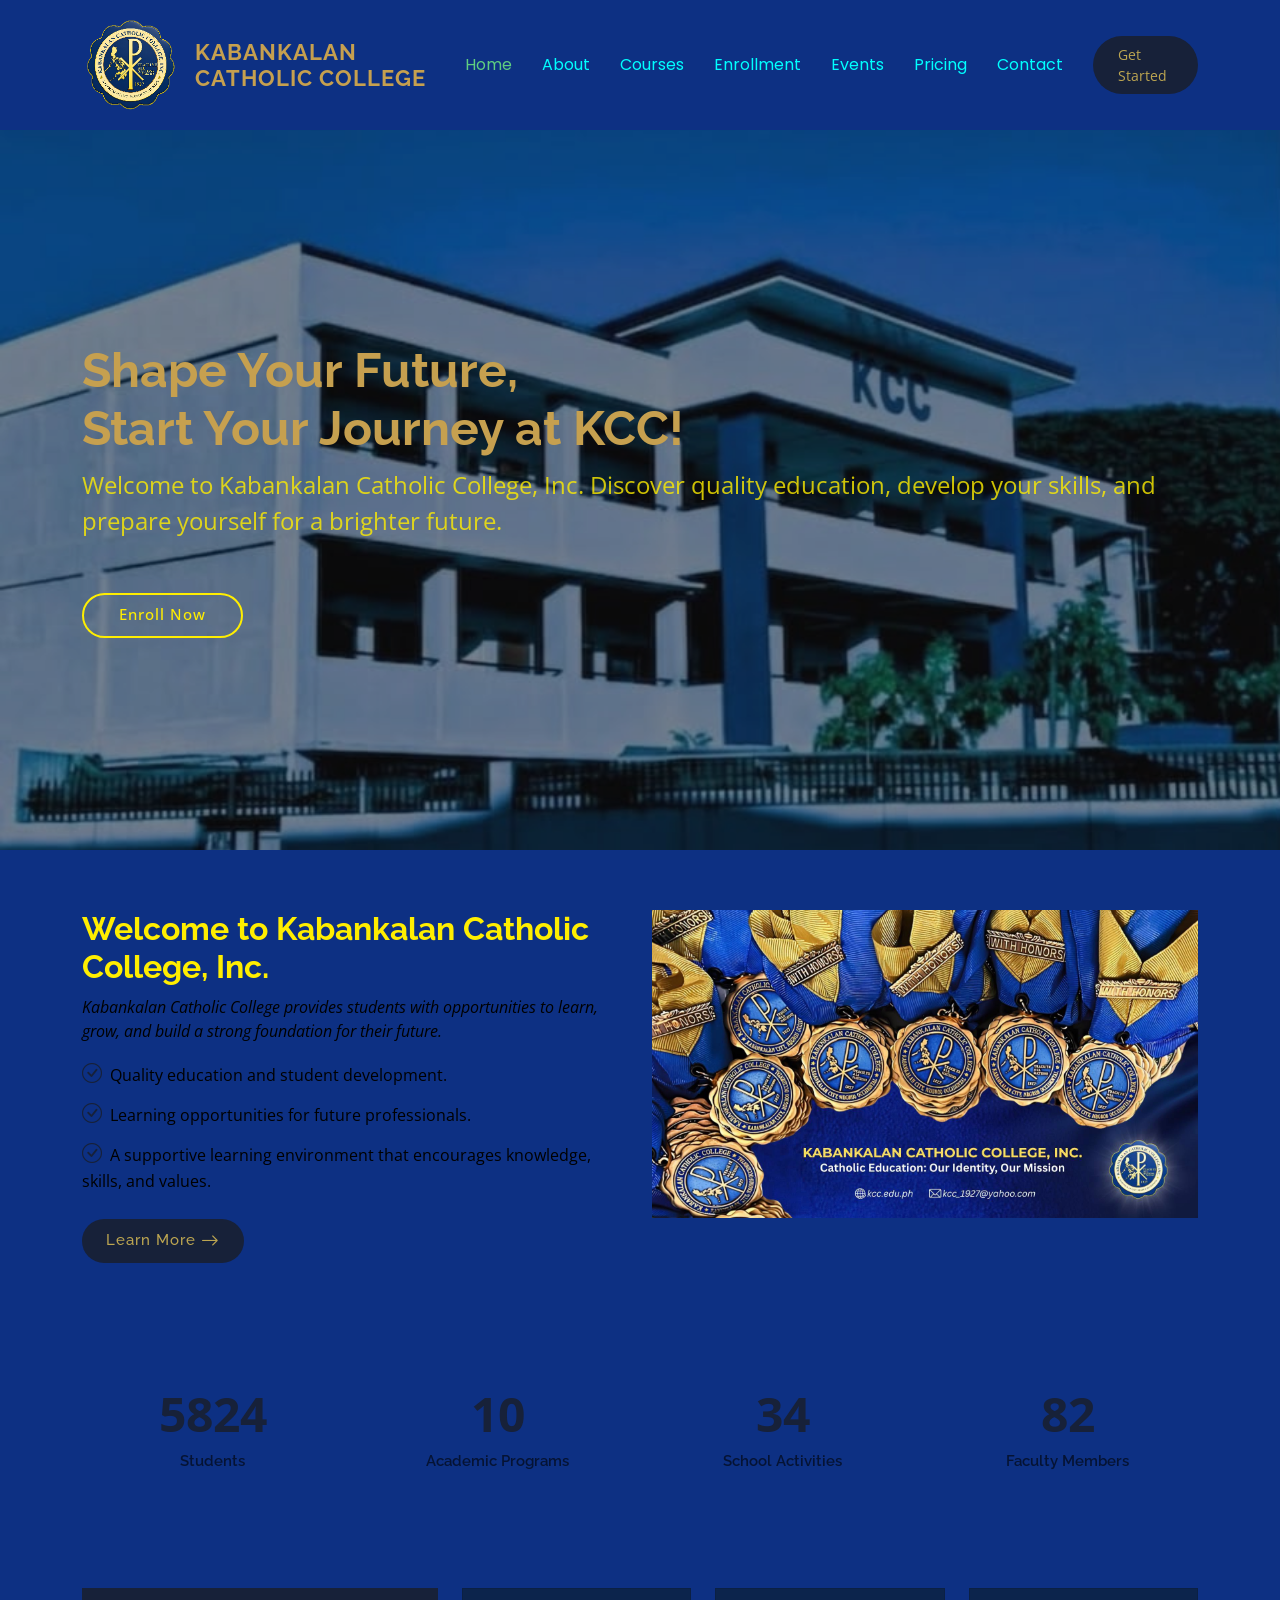
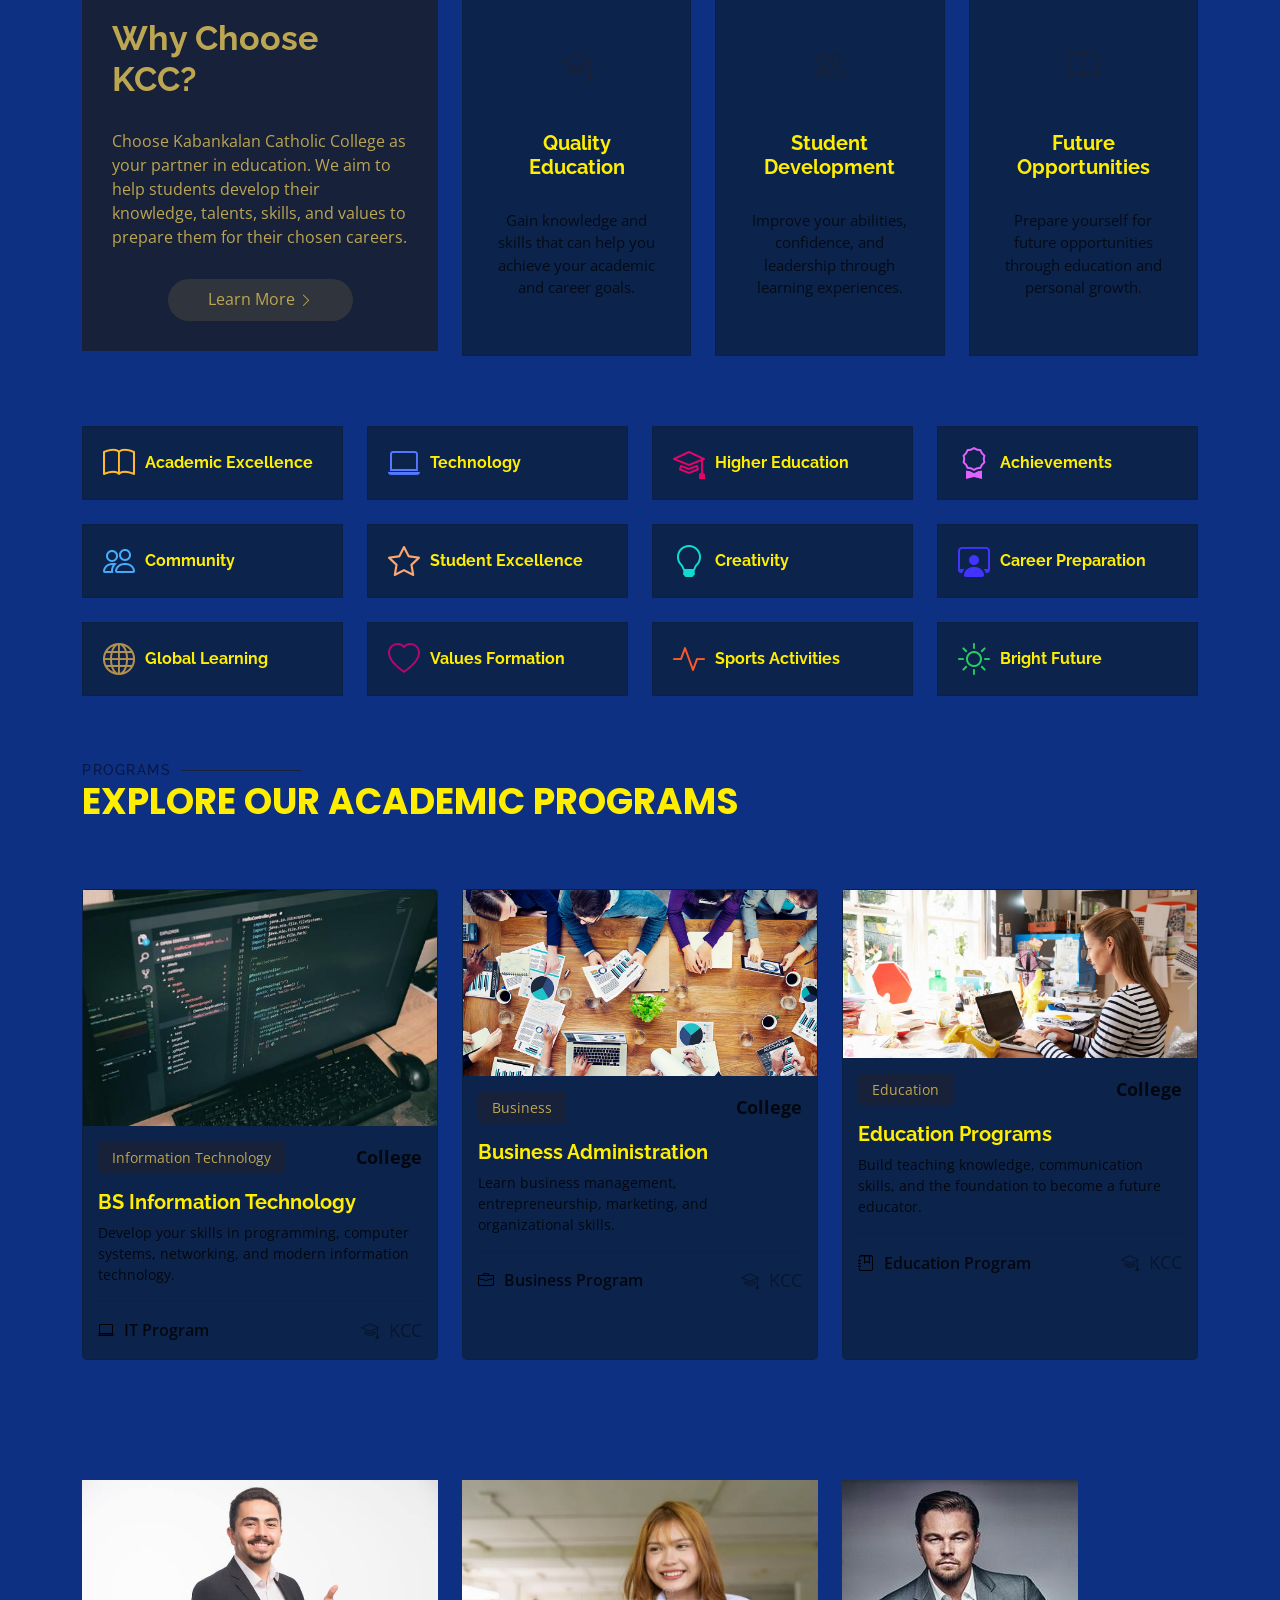
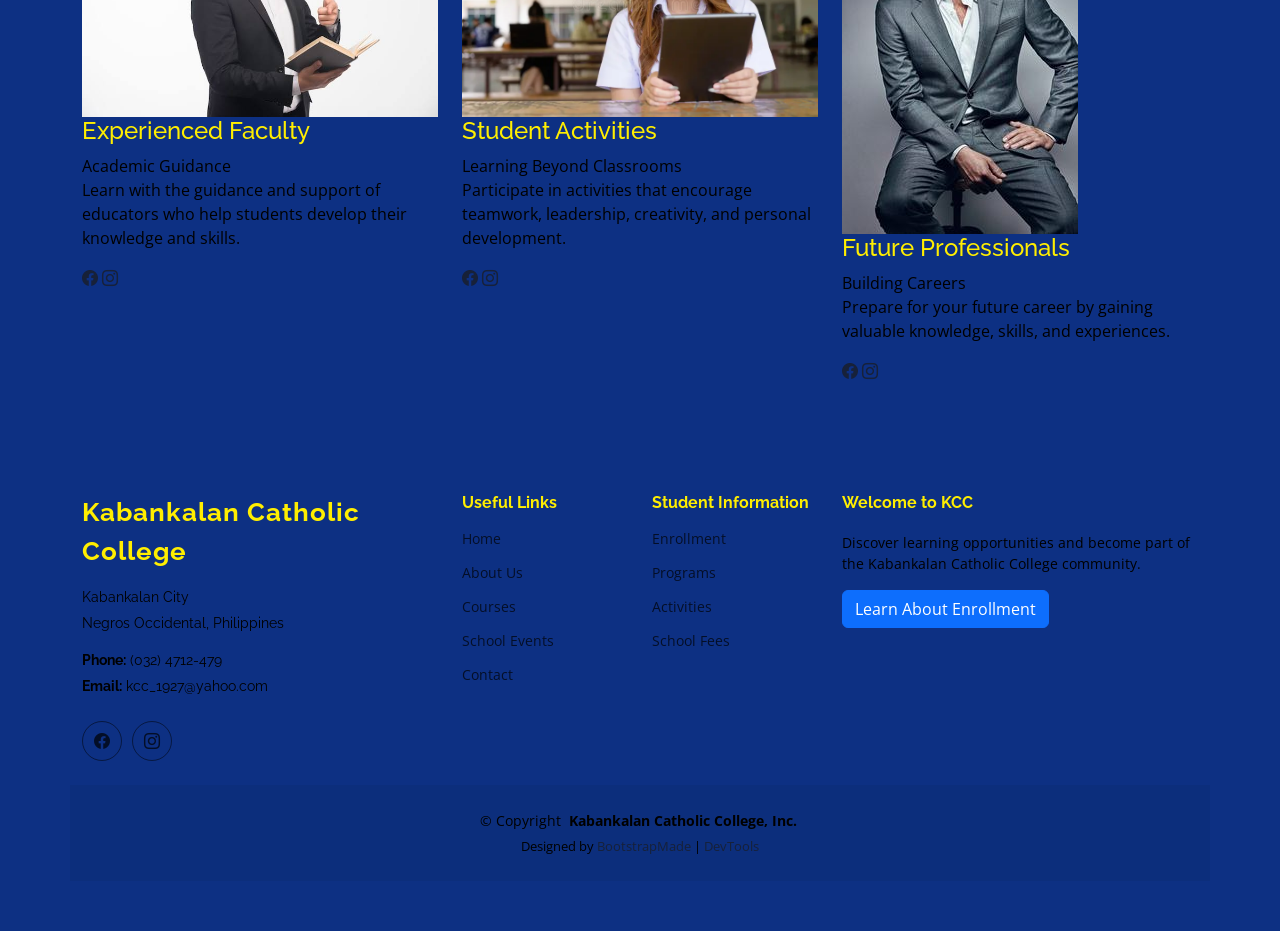
==== commit e9635f64: "13 commit" ====
--- a/index.html
+++ b/index.html
@@ -57,24 +57,6 @@
           <li><a href="enrollment.html">Enrollment</a></li>
           <li><a href="events.html">Events</a></li>
           <li><a href="pricing.html">Pricing</a></li>
-          <li class="dropdown"><a href="#"><span>Dropdown</span> <i class="bi bi-chevron-down toggle-dropdown"></i></a>
-            <ul>
-              <li><a href="#">Dropdown 1</a></li>
-              <li class="dropdown"><a href="#"><span>Deep Dropdown</span> <i
-                    class="bi bi-chevron-down toggle-dropdown"></i></a>
-                <ul>
-                  <li><a href="#">Deep Dropdown 1</a></li>
-                  <li><a href="#">Deep Dropdown 2</a></li>
-                  <li><a href="#">Deep Dropdown 3</a></li>
-                  <li><a href="#">Deep Dropdown 4</a></li>
-                  <li><a href="#">Deep Dropdown 5</a></li>
-                </ul>
-              </li>
-              <li><a href="#">Dropdown 2</a></li>
-              <li><a href="#">Dropdown 3</a></li>
-              <li><a href="#">Dropdown 4</a></li>
-            </ul>
-          </li>
           <li><a href="contact.html">Contact</a></li>
         </ul>
         <i class="mobile-nav-toggle d-xl-none bi bi-list"></i>
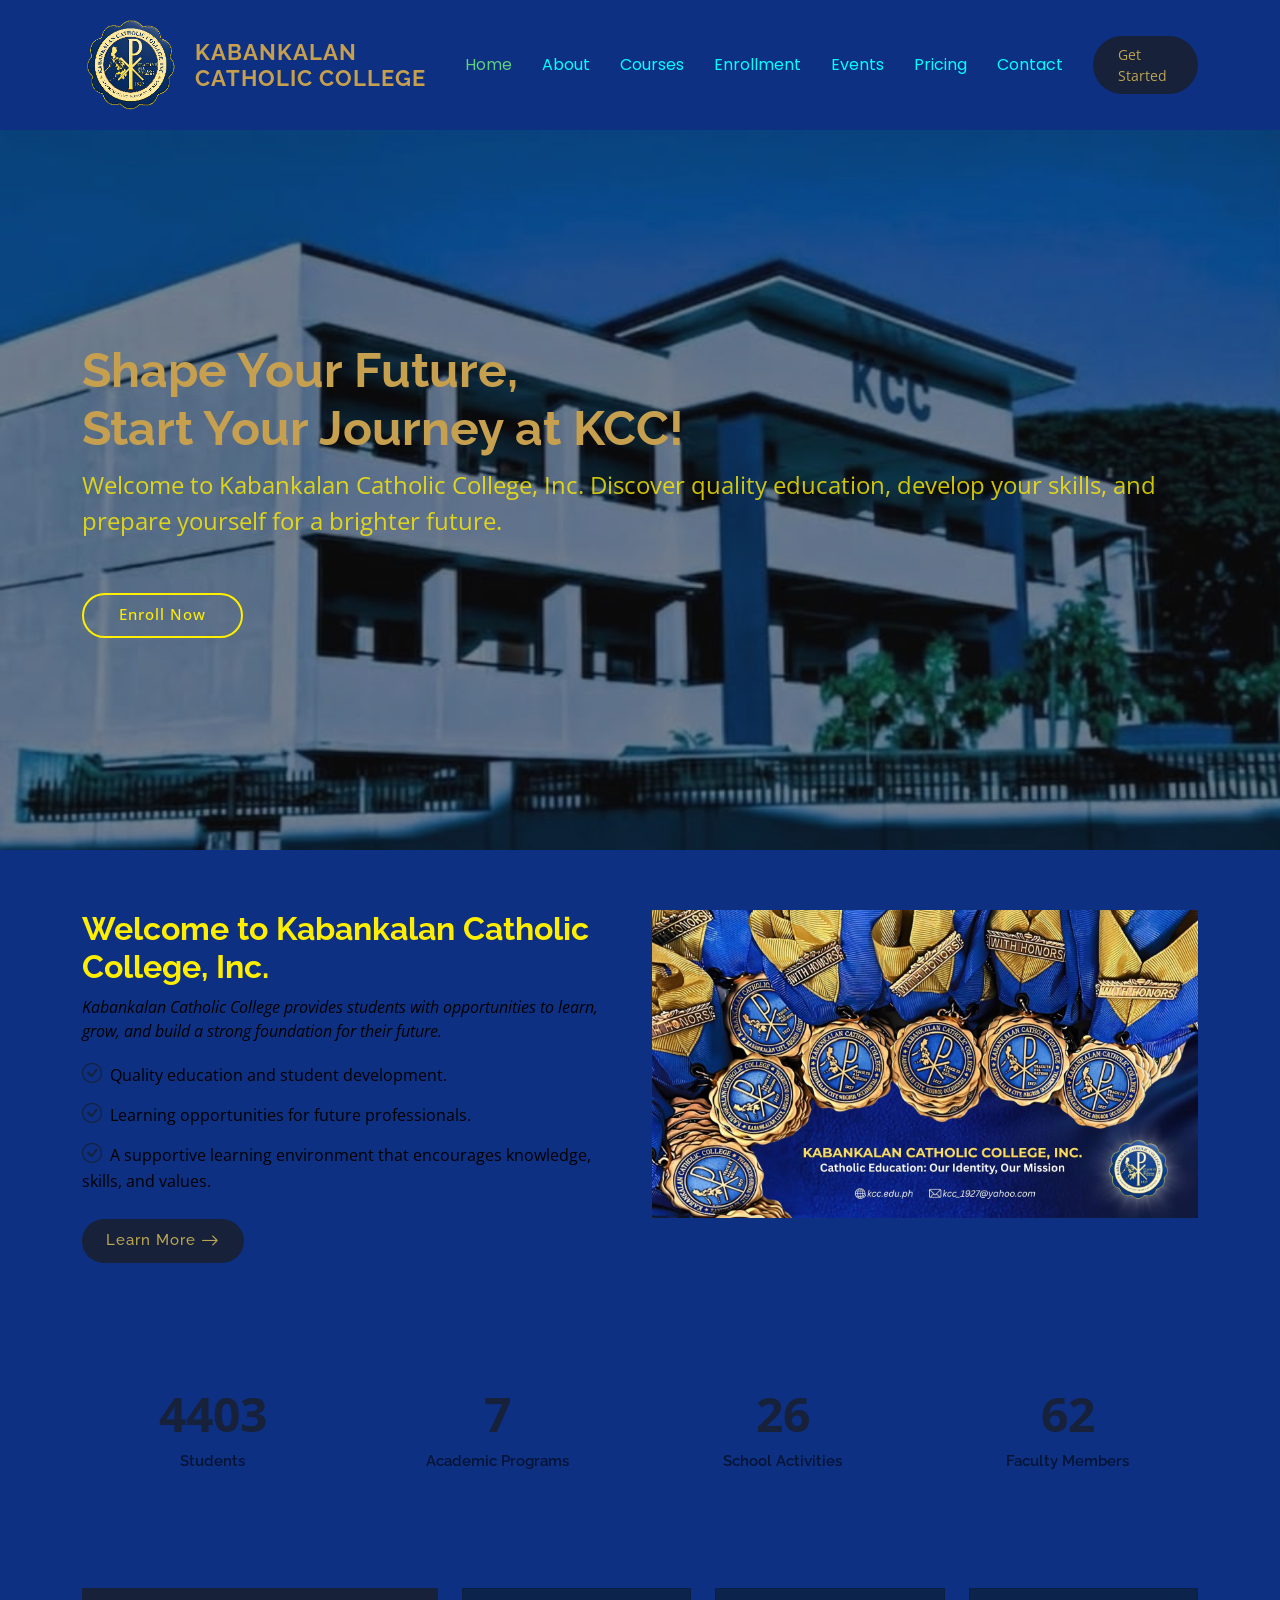
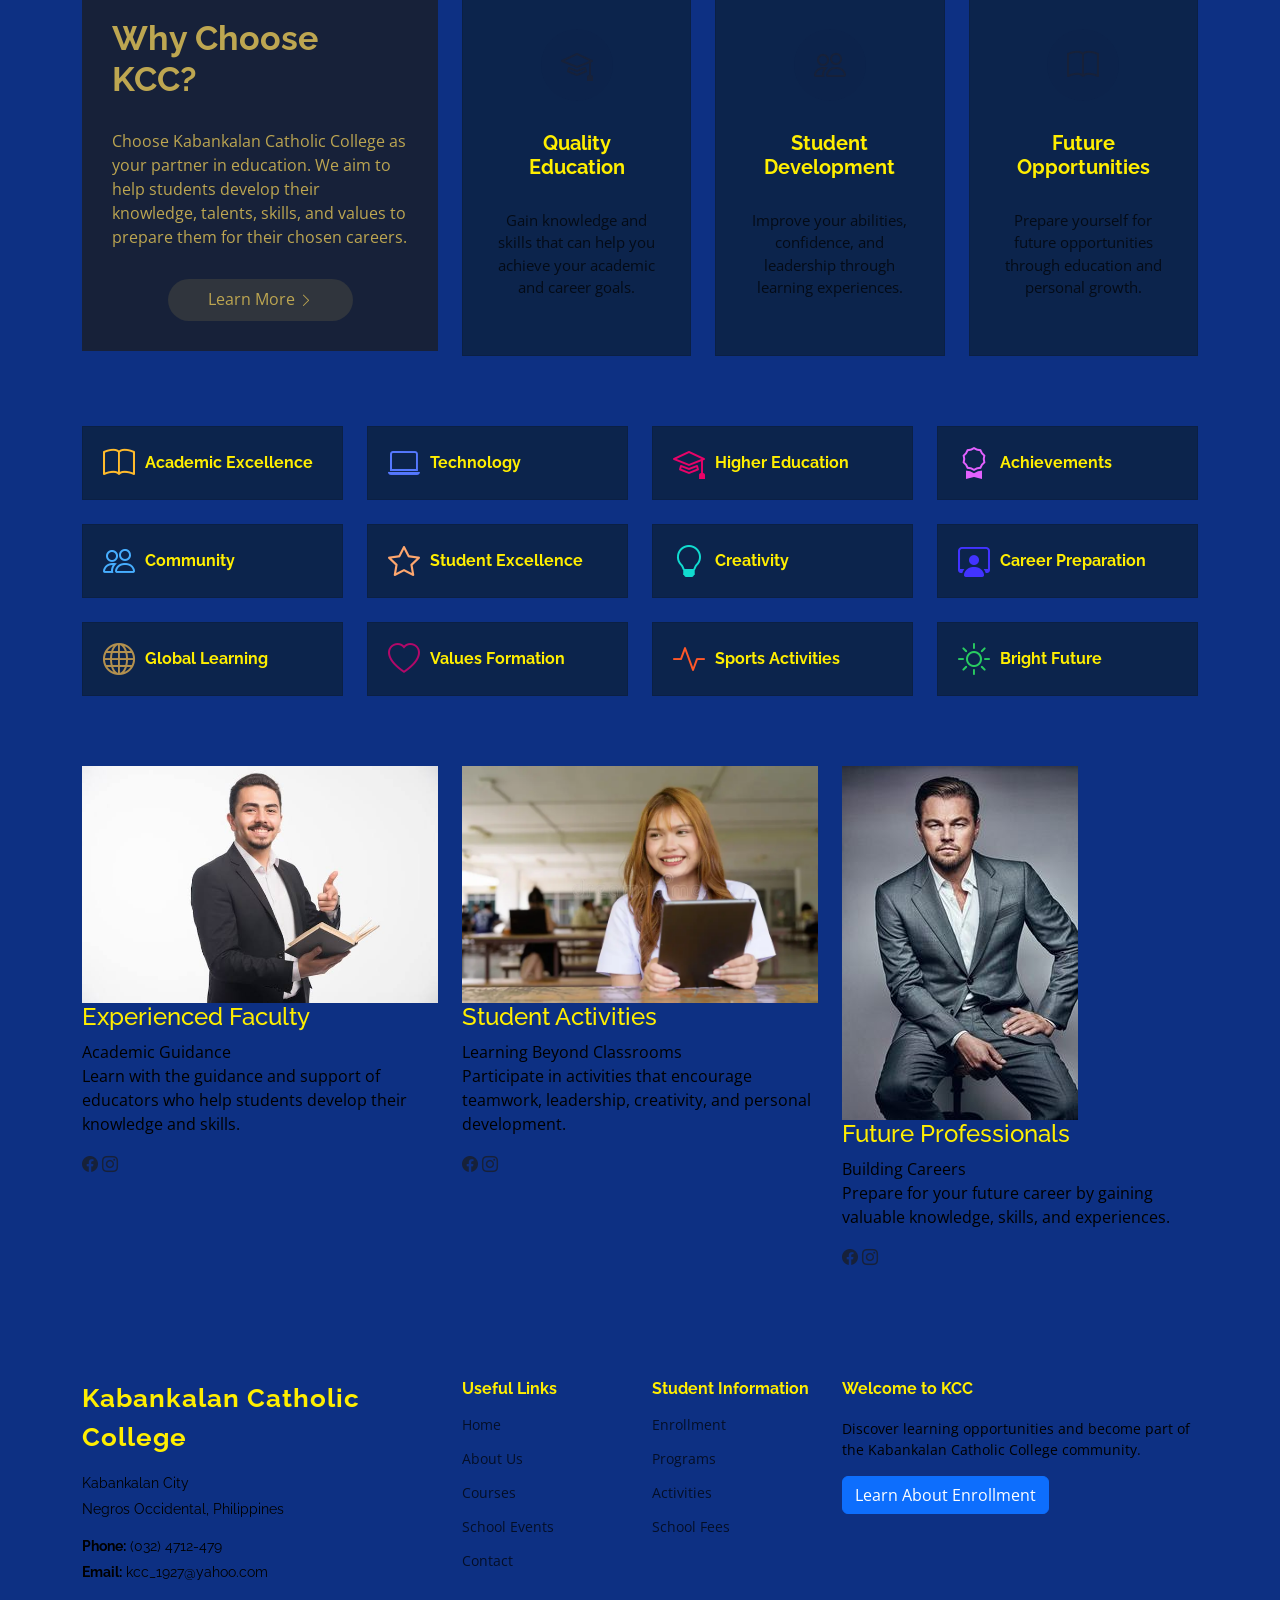
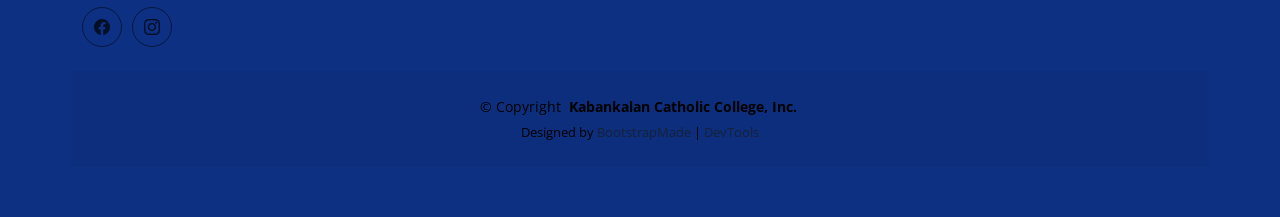
==== commit e7f47dcc: "Last Commit" ====
--- a/index.html
+++ b/index.html
@@ -333,113 +333,7 @@
 
       </div>
 
-    </section><!-- /Features Section -->
-
-
-    <!-- Courses Section -->
-    <section id="courses" class="courses section">
-
-      <div class="container section-title" data-aos="fade-up">
-        <h2>Programs</h2>
-        <p>Explore Our Academic Programs</p>
-      </div>
-
-      <div class="container">
-
-        <div class="row">
-
-          <div class="col-lg-4 col-md-6 d-flex align-items-stretch" data-aos="zoom-in" data-aos-delay="100">
-            <div class="course-item">
-              <img src="assets/img/course/Programming.jpg" class="img-fluid" alt="College students">
-              <div class="course-content">
-                <div class="d-flex justify-content-between align-items-center mb-3">
-                  <p class="category">Information Technology</p>
-                  <p class="price">College</p>
-                </div>
-
-                <h3><a href="course-details.html">BS Information Technology</a></h3>
-                <p class="description">
-                  Develop your skills in programming, computer systems,
-                  networking, and modern information technology.
-                </p>
-
-                <div class="trainer d-flex justify-content-between align-items-center">
-                  <div class="trainer-profile d-flex align-items-center">
-                    <i class="bi bi-laptop"></i>
-                    <a href="" class="trainer-link">IT Program</a>
-                  </div>
-                  <div class="trainer-rank d-flex align-items-center">
-                    <i class="bi bi-mortarboard"></i>&nbsp; KCC
-                  </div>
-                </div>
-              </div>
-            </div>
-          </div>
-
-          <div class="col-lg-4 col-md-6 d-flex align-items-stretch mt-4 mt-md-0" data-aos="zoom-in"
-            data-aos-delay="200">
-            <div class="course-item">
-              <img src="assets/img/course/Business Home.webp" class="img-fluid" alt="Business students">
-              <div class="course-content">
-                <div class="d-flex justify-content-between align-items-center mb-3">
-                  <p class="category">Business</p>
-                  <p class="price">College</p>
-                </div>
-
-                <h3><a href="course-details.html">Business Administration</a></h3>
-                <p class="description">
-                  Learn business management, entrepreneurship,
-                  marketing, and organizational skills.
-                </p>
-
-                <div class="trainer d-flex justify-content-between align-items-center">
-                  <div class="trainer-profile d-flex align-items-center">
-                    <i class="bi bi-briefcase"></i>
-                    <a href="" class="trainer-link">Business Program</a>
-                  </div>
-                  <div class="trainer-rank d-flex align-items-center">
-                    <i class="bi bi-mortarboard"></i>&nbsp; KCC
-                  </div>
-                </div>
-              </div>
-            </div>
-          </div>
-
-          <div class="col-lg-4 col-md-6 d-flex align-items-stretch mt-4 mt-lg-0" data-aos="zoom-in"
-            data-aos-delay="300">
-            <div class="course-item">
-              <img src="assets/img/course/Education Home.webp" class="img-fluid" alt="Education students">
-              <div class="course-content">
-                <div class="d-flex justify-content-between align-items-center mb-3">
-                  <p class="category">Education</p>
-                  <p class="price">College</p>
-                </div>
-
-                <h3><a href="course-details.html">Education Programs</a></h3>
-                <p class="description">
-                  Build teaching knowledge, communication skills,
-                  and the foundation to become a future educator.
-                </p>
-
-                <div class="trainer d-flex justify-content-between align-items-center">
-                  <div class="trainer-profile d-flex align-items-center">
-                    <i class="bi bi-journal-bookmark"></i>
-                    <a href="" class="trainer-link">Education Program</a>
-                  </div>
-                  <div class="trainer-rank d-flex align-items-center">
-                    <i class="bi bi-mortarboard"></i>&nbsp; KCC
-                  </div>
-                </div>
-              </div>
-            </div>
-          </div>
-
-        </div>
-
-      </div>
-
-    </section><!-- /Courses Section -->
-
+    </section><!-- /Features Section -->  
 
     <!-- enrollment Index Section -->
     <section id="enrollment-index" class="section enrollment-index">
